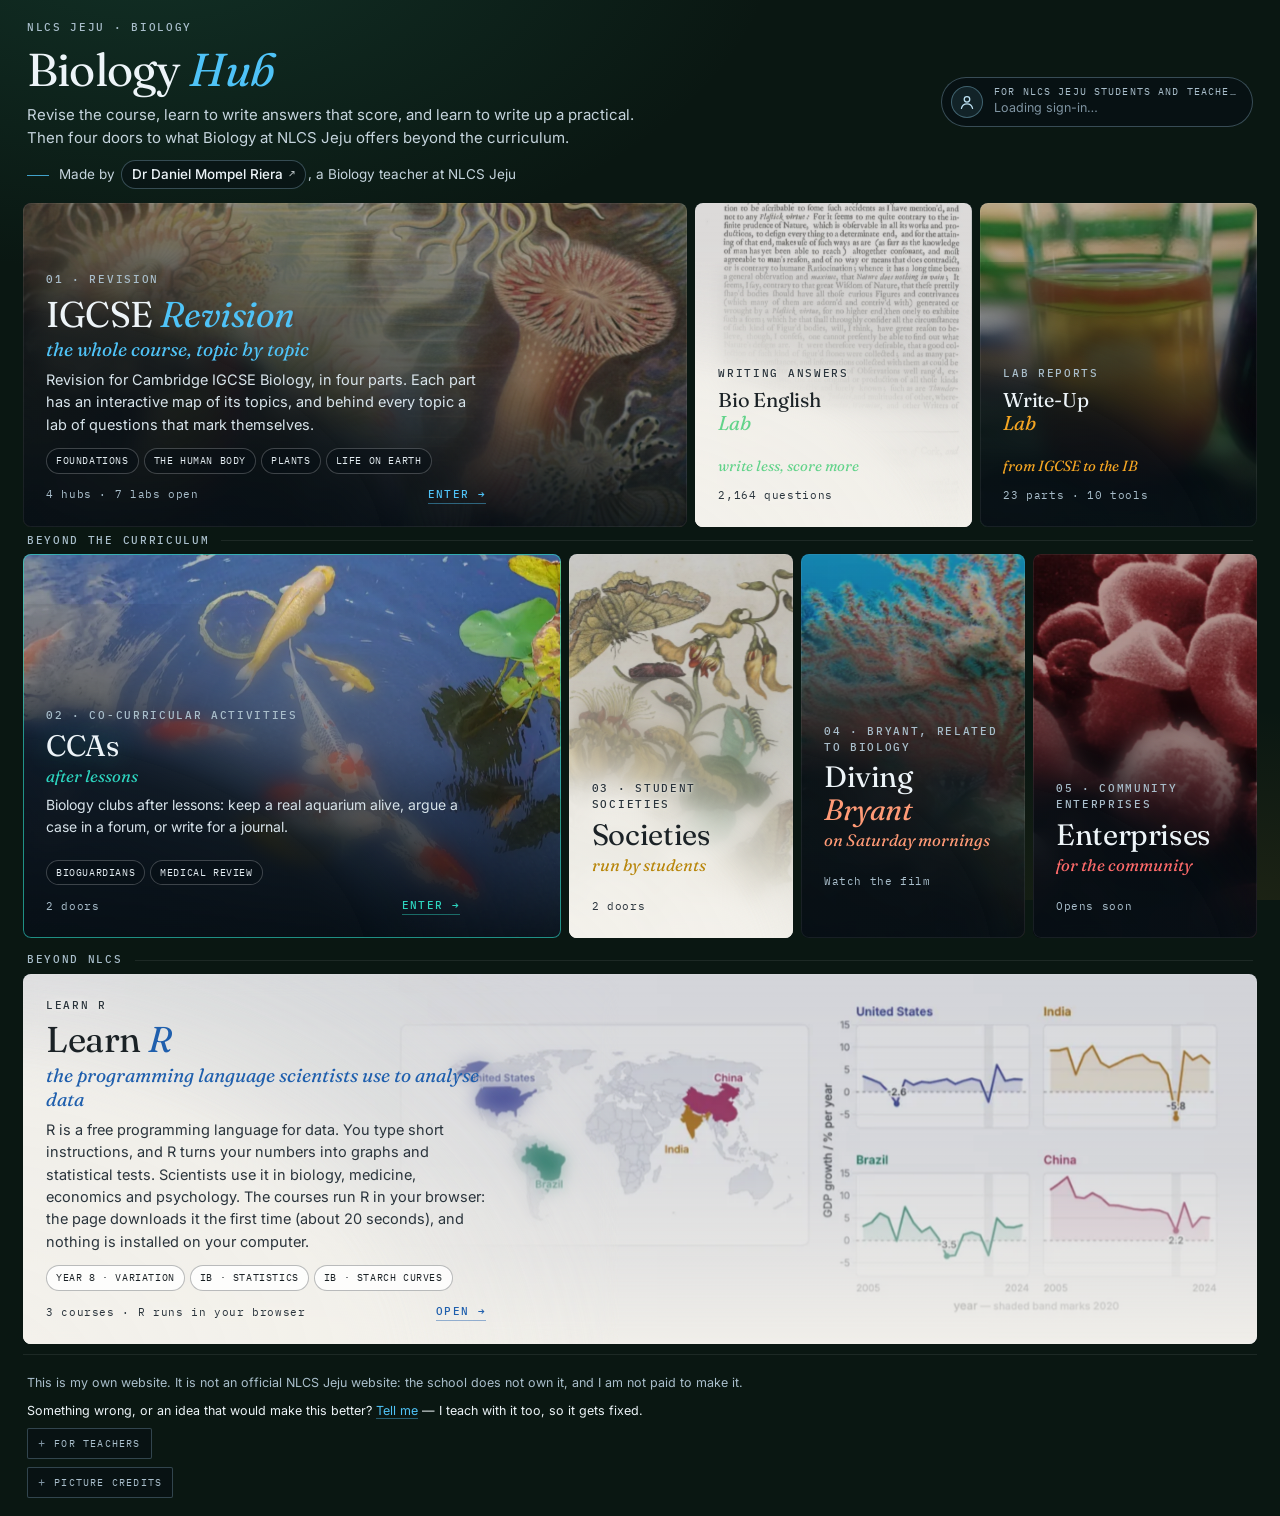
==== index.html @ f77e85b2 "Station list: the Inheritance Lab's two restarted stations. Show the answers: picture questions tick" ====
<!DOCTYPE html>
<html lang="en-GB">
<head>
<meta charset="utf-8">
<meta name="viewport" content="width=device-width,initial-scale=1,viewport-fit=cover">
<title>Biology Hub — IGCSE Biology 0610</title>
<meta name="author" content="Dr Daniel Mompel Riera">
<meta name="copyright" content="Dr Daniel Mompel Riera">
<meta name="theme-color" content="#0A141C">
<meta name="description" content="Interactive revision for Cambridge IGCSE Biology 0610 behind four doors — Foundations, the human body, Plants, Life on Earth. Free, no sign-up, with IB as a layer.">
<meta property="og:type" content="website">
<meta property="og:title" content="Biology Hub — IGCSE Biology 0610">
<meta property="og:description" content="Interactive revision for Cambridge IGCSE Biology 0610 behind four doors — Foundations, the human body, Plants, Life on Earth. Free, no sign-up, with IB as a layer.">
<meta property="og:image" content="https://nlcsbiology.com/biology-hub/preview.jpg">
<meta property="og:image:width" content="1200">
<meta property="og:image:height" content="630">
<meta property="og:image:alt" content="Biology Hub, as it opens">
<meta name="twitter:card" content="summary_large_image">
<link rel="icon" href="data:image/svg+xml,<svg xmlns='http://www.w3.org/2000/svg' viewBox='0 0 32 32'><text y='26' font-size='26'>🧬</text></svg>">
<link rel="preconnect" href="https://fonts.googleapis.com">
<link rel="preconnect" href="https://fonts.gstatic.com" crossorigin>
<link rel="stylesheet" href="https://fonts.googleapis.com/css2?family=Fraunces:ital,opsz,wght@0,9..144,300..600;1,9..144,300..600&family=IBM+Plex+Mono:wght@400;500&family=Inter:wght@400;500&display=swap">
<link rel="stylesheet" href="css/hub.css?v=1795221928">
</head>
<body>

<div class="hub">

  <header class="masthead">
    <div class="masthead__l">
      <a class="crumb" id="crumb" href="#" hidden>Front door</a>
      <span class="eyebrow" id="siteEyebrow">Cambridge IGCSE Biology 0610</span>
      <h1>Biology <em>Hub</em></h1>
      <p class="lede">Four doors, one for each part of the subject. Behind each door is a map you can point at;
         behind the map are the labs, where you practise.</p>
      <p class="maker" id="siteMaker">Made by <strong>Dr Daniel Mompel Riera</strong></p>
    </div>
    <div class="masthead__r">

      <!-- A student's own record. This one stays put on every view, the front door
           included: the year tabs and the IB switch are about the page you are on, and
           are hidden once you leave the revision hub, but this is about you. -->
      <div class="acct" id="acct" hidden>
        <!-- Signed out, Google's own button stands here, so ONE press starts signing in. The
             line above it says who it is for — or, after a try that did not work, why. -->
        <span class="acct__for" id="acctFor" hidden>Students</span>
        <!-- .acct is a column, so anything dropped in beside the cards would land above them.
             This row exists only to put the apps rectangle to the LEFT of whatever the account
             corner is showing — Google's own button when signed out, one of our cards after. -->
        <div class="acct__row">
        <!-- Staff only, and hidden until the sign-in says so. Nothing is protected by this: the
             page and both repositories are public. It is here so a student is not offered a
             seating-plan app they have no use for. -->
        <a class="tools" href="applications.html" hidden>
          <span class="tools__ico" aria-hidden="true"><svg viewBox="0 0 24 24" width="13" height="13"><rect x="3.4" y="3.4" width="7" height="7" rx="1.6" fill="currentColor"/><rect x="13.6" y="3.4" width="7" height="7" rx="1.6" fill="currentColor" opacity=".72"/><rect x="3.4" y="13.6" width="7" height="7" rx="1.6" fill="currentColor" opacity=".72"/><rect x="13.6" y="13.6" width="7" height="7" rx="1.6" fill="currentColor" opacity=".45"/></svg></span>Apps</a>
        <div class="acct__gsi" id="acctGsi" hidden></div>
        <!-- Everything else is one of our two cards. The figure says "an account" before a
             word is read: outlined while nothing is known, filled in once someone is. -->
        <button type="button" class="acct__card" id="acctBtn">
          <span class="acct__ico" aria-hidden="true"><svg viewBox="0 0 24 24" width="18" height="18"><circle cx="12" cy="8.4" r="3.7" fill="none" stroke="currentColor" stroke-width="1.7"/><path d="M4.6 20.4c.9-3.8 3.9-6 7.4-6s6.5 2.2 7.4 6" fill="none" stroke="currentColor" stroke-width="1.7" stroke-linecap="round"/></svg></span>
          <span class="acct__txt">
            <span class="acct__lbl" id="acctBtnLbl">Students</span>
            <span class="acct__act" id="acctBtnAct">Sign in</span>
          </span>
        </button>
        <a class="acct__card acct__card--go" id="acctLink" hidden target="_blank" rel="noopener">
          <span class="acct__ico" aria-hidden="true"><svg viewBox="0 0 24 24" width="18" height="18"><circle cx="12" cy="8.2" r="4.1" fill="currentColor"/><path d="M4.1 21c.8-4.3 4.1-6.8 7.9-6.8s7.1 2.5 7.9 6.8z" fill="currentColor"/></svg></span>
          <span class="acct__txt">
            <span class="acct__lbl" id="acctLinkLbl"></span>
            <span class="acct__act" id="acctLinkAct"></span>
          </span>
        </a>
        <!-- On the front page the "My assessments" door is the way in, so the corner only says
             who is signed in; the link card above is what every other page shows. -->
        <div class="acct__card acct__card--who" id="acctWho" hidden>
          <span class="acct__ico" aria-hidden="true"><svg viewBox="0 0 24 24" width="18" height="18"><circle cx="12" cy="8.2" r="4.1" fill="currentColor"/><path d="M4.1 21c.8-4.3 4.1-6.8 7.9-6.8s7.1 2.5 7.9 6.8z" fill="currentColor"/></svg></span>
          <span class="acct__txt">
            <span class="acct__lbl" id="acctWhoLbl"></span>
            <span class="acct__act" id="acctWhoAct">Signed in</span>
          </span>
        </div>
        </div><!-- /.acct__row -->
        <!-- Once somebody is signed in: sign out (the sign-in lasts, so on a shared computer it must
             be easy to end), and for a teacher the switch between teacher mode and test mode. The
             switch only changes what this page shows; what a teacher may open is decided elsewhere. -->
        <div class="acct__foot" id="acctFoot" hidden>
          <div class="acct__mode" id="acctMode" role="group" aria-label="View the hub as" hidden>
            <button type="button" data-mode="teacher" aria-pressed="true">Teacher</button>
            <button type="button" data-mode="test" aria-pressed="false">Test</button>
          </div>
          <!-- A teacher in test mode: their own reflection cards on or off (18 Oct 2026), remembered on this computer -->
          <button type="button" class="acct__out" id="acctRfl" aria-pressed="true" hidden>Reflection cards: shown</button>
          <button type="button" class="acct__out" id="acctOut">Sign out</button>
        </div>
      </div>

      <div class="masthead__hub" id="mastHub">
        <div class="years" id="years"></div>
        <button type="button" class="ibtg ks3tg" id="ks3Toggle" aria-pressed="false">Key Stage 3</button>
        <button type="button" class="ibtg" id="ibToggle" aria-pressed="false">IB extension</button>
      </div>
    </div>
    <!-- The cards (13 Oct 2026, Daniel: the sign-in corner was "dropping … down instead of keeping it up … as the Biology
         Hub letters", and two cards should stand "one next to the other … and if there's another one then to the bottom of
         the first one"): a row of their own under the heading, the width of the masthead, so the corner stays level with
         the heading; two side by side where two fit. The quiet lines (a teacher's notes, the checking line) run under them. -->
    <div class="masthead__cards" id="mastCards">
      <!-- "Sit a test": shown only to someone seated for a test that opens later or is open now —
           a teacher only in test mode. Filled in by js/hub.js from the labs script, which reads
           the test system's own schedule. Before it opens there is no link: the way in appears
           here when it does. -->
      <section class="sit" id="sit" hidden aria-labelledby="sitName">
        <div class="sit__pic" id="sitPic" aria-hidden="true"><picture><source type="image/webp" srcset="assets/doors/sit-240.webp 240w, assets/doors/sit-480.webp 480w" sizes="(max-width:560px) 84px, 112px"><img src="assets/doors/sit-480.jpg" srcset="assets/doors/sit-240.jpg 240w, assets/doors/sit-480.jpg 480w" sizes="(max-width:560px) 84px, 112px" alt="" width="480" height="480" loading="lazy" decoding="async" draggable="false"></picture></div>
        <div class="sit__txt">
          <span class="sit__eye"><span class="sit__dot" aria-hidden="true"></span><span id="sitEye">Sit a test</span></span>
          <span class="sit__name" id="sitName"></span>
          <span class="sit__when" id="sitWhen"></span>
        </div>
        <a class="sit__go" id="sitGo" hidden>Sit the test <span aria-hidden="true">&rarr;</span></a>
      </section>
      <!-- "New feedback": shown for five days after the teacher releases this person's marked test in the
           test system, and longer while its review is still to write: until the review is handed in, also after its
           due day (18 and 19 Oct 2026, the labs script's _readTestSnapshot_) — a teacher only in test mode. Filled in by js/hub.js from the same answer as the test
           banner. The link goes to the test system's own read-only feedback page. -->
      <section class="sit sit--fb" id="fbk" hidden aria-labelledby="fbkName">
        <div class="sit__txt">
          <span class="sit__eye"><span class="sit__dot" aria-hidden="true"></span><span id="fbkEye">New feedback</span></span>
          <span class="sit__name" id="fbkName"></span>
          <span class="sit__when" id="fbkWhen"></span>
        </div>
        <a class="sit__go" id="fbkGo">See your feedback <span aria-hidden="true">&rarr;</span></a>
      </section>
      <!-- "Your reflection": a reflection the teacher has switched on for the hub, for someone on its Marks tabs, until
           they hand in a complete one — Start, Continue, or a reminder to ask the teacher. Filled in by js/hub.js from
           the same answer as the test banner; a teacher sees it only in test mode. The link opens the reflection form. -->
      <section class="sit sit--rfl" id="rfl" hidden aria-labelledby="rflName">
        <div class="sit__txt">
          <span class="sit__eye"><span class="sit__dot" aria-hidden="true"></span><span id="rflEye">Your reflection</span></span>
          <span class="sit__name" id="rflName"></span>
          <span class="sit__when" id="rflWhen"></span>
        </div>
        <a class="sit__go" id="rflGo" hidden>Start your reflection <span aria-hidden="true">&rarr;</span></a>
      </section>
      <!-- "Model page" (14 Nov 2026): a private model page (today the ecology mini IA's model) open for this pupil now: before
           they start, and while their hours last; gone when their time is over or their teacher closes it. The only way pupils
           are sent there (Daniel). Filled in by js/hub.js from the same answer as the test banner (the labs script's `models`);
           a teacher sees it only in test mode. Opens in this tab. -->
      <section class="sit sit--mdl" id="mdl" hidden aria-labelledby="mdlName">
        <div class="sit__txt">
          <span class="sit__eye"><span class="sit__dot" aria-hidden="true"></span><span id="mdlEye">Open for you</span></span>
          <span class="sit__name" id="mdlName"></span>
          <span class="sit__when" id="mdlWhen"></span>
        </div>
        <a class="sit__go" id="mdlGo" hidden>Open the page <span aria-hidden="true">&rarr;</span></a>
      </section>
      <!-- "Quiz" (10 Nov 2026): a Quiz Hall quiz open now or later for this pupil, in any subject. Filled in by js/hub.js from
           Quiz Hall's own back office (js/local.js quizHall; the school edition only), asked every few seconds so it shows
           soon after the teacher presses Start now. The link appears once the quiz is open. -->
      <section class="sit sit--qz" id="qz" hidden aria-labelledby="qzName">
        <div class="sit__txt">
          <span class="sit__eye"><span class="sit__dot" aria-hidden="true"></span><span id="qzEye">Quiz</span></span>
          <span class="sit__name" id="qzName"></span>
          <span class="sit__when" id="qzWhen"></span>
        </div>
        <a class="sit__go" id="qzGo" hidden><span id="qzGoText">Open Quiz Hall</span> <span aria-hidden="true">&rarr;</span></a>
      </section>

      <!-- A teacher in test mode: why a card does not show, in ONE small box beside the cards (21 Oct 2026, Daniel: the notes
           made "a very, very thick area at the top with almost nothing on the right"). Shown only while a note is (js/hub.js);
           pupils never see it. -->
      <div class="sit-notes" id="sitNotes" hidden>
        <span class="sit-notes__head">Test mode · only you see this</span>
        <p class="sit-note" id="sitNote" hidden></p>
        <p class="sit-note sit-note--rfl" id="rflNote" hidden></p>
      </div>

      <!-- What the hub found, under the cards, for whoever they are for (Daniel, 13 Oct 2026: pupils signed in, saw
           nothing while the check still ran, and thought nothing had happened): "Checking…" while it asks; then when
           it checked, what it found when no card shows, and Check again; or, when Google's sign-in is too old to
           check with, Google's own button. Filled in by js/hub.js; a teacher sees it only in test mode. -->
      <div class="sit-check" id="sitCheck" hidden><span class="sit-check__say" id="sitCheckSay" role="status"></span><button type="button" class="sit-check__again" id="sitCheckAgain" hidden>Check again</button><span class="sit-check__gsi" id="sitCheckGsi" hidden></span></div>
    </div>
  </header>

  <main class="doors doors--entry" id="entryDoors" hidden aria-label="The front door"></main>
  <main class="doors" id="doors" aria-label="The four shelves"></main>

  <section class="beyond" id="beyond" aria-label="Clubs and societies"></section>

  <section class="prog" id="prog" hidden aria-labelledby="progH">
    <div class="band"><span class="eyebrow" id="progH">Your progress</span><span class="count" id="progCount"></span><button type="button" class="syncbtn" id="btnSync" hidden>Sync my work</button></div>
    <div class="prog__grid" id="progGrid"></div>
    <p class="prog__note" id="progNote"></p>
  </section>

  <!-- Key Stage 3 and IB pages: a panel each, in its toggle's colour, shown while that toggle is on (js/hub.js, 25 Oct 2026).
       The IGCSE hubs, labs and sims are reached through their shelves above. -->
  <section class="open" aria-label="Key Stage 3 and IB pages">
    <div class="open__lv open__lv--ks3">
      <h2 class="open__h"><span class="open__dot" aria-hidden="true"></span>Key Stage 3<span class="open__n" id="openCountKS3"></span></h2>
      <ul class="open__list" id="openListKS3"></ul>
    </div>
    <div class="open__lv open__lv--ib">
      <h2 class="open__h"><span class="open__dot" aria-hidden="true"></span>IB extension<span class="open__n" id="openCountIB"></span></h2>
      <ul class="open__list" id="openListIB"></ul>
    </div>
  </section>

  <footer class="foot">
    <!-- Who owns this website, said once (js/local.js `site.owner`). Empty, and so not drawn,
         in an edition that names no school. -->
    <p class="owner" id="siteOwner"></p>
    <p class="byline" id="siteByline">Made by <strong>Dr Daniel Mompel Riera</strong></p>
    <!-- For teachers (js/local.js `teachers`): which lab to send a class to, and how the questions
         are checked. Hidden in an edition without it; the address #teachers opens it. -->
    <details class="credits teach" id="teachers" hidden>
      <summary class="credits__btn" id="teachBtn">For teachers</summary>
      <div class="teach__panel" id="teachPanel"></div>
    </details>
    <details class="credits">
      <summary class="credits__btn">Picture credits</summary>
      <p class="colophon" id="credits"></p>
    </details>
  </footer>

  <noscript>
    <p>This page needs JavaScript to stand the doors up. The apps themselves:
       <a href="https://nlcsbiology.com/foundations-hub/">Foundations Hub</a> ·
       <a href="https://nlcsbiology.com/human-body-hub/">Human Body Hub</a> ·
       <a href="https://nlcsbiology.com/life-on-earth-hub/">Life on Earth Hub</a> ·
       <a href="https://nlcsbiology.com/plants-hub/">Plants Hub</a> ·
       <a href="https://nlcsbiology.com/classification-lab/">Classification Lab</a> ·
       <a href="https://nlcsbiology.com/cells-lab/">Cells Lab</a> ·
       <a href="https://nlcsbiology.com/digestion-lab/">Digestion Lab</a> ·
       <a href="https://nlcsbiology.com/circulation-lab/">Circulation Lab</a> ·
       <a href="https://nlcsbiology.com/immunity-lab/">Immunity Lab</a> ·
       <a href="https://nlcsbiology.com/inheritance-lab/">Inheritance Lab</a> ·
       <a href="https://nlcsbiology.com/plants-lab/">Plants Lab</a> ·
       <a href="https://nlcsbiology.com/protein-enzyme-sim/">Protein &amp; Enzyme Sim</a> ·
       <a href="https://nlcsbiology.com/B11-starch-calibration-curve-pract/">IB Biology practical: starch calibration curve (B1.1)</a> ·
       <a href="https://nlcsbiology.com/B41-rocky-shore-fieldwork-pract/">IB Biology practical: rocky shore fieldwork (B4.1)</a> ·
       <a href="https://nlcsbiology.com/A22-microscopy-skills-pract/">IB Biology practical: microscopy skills (A2.2.2)</a> ·
       <a href="https://nlcsbiology.com/ks3-separating-mixtures-pract/">Y7 Chemistry practical: separating mixtures</a> ·
       <a href="https://nlcsbiology.com/ks3-y7-chemistry-revision/">Y7 Chemistry revision: states of matter, atoms and mixtures</a> ·
       <a href="https://nlcsbiology.com/ks3-y7-cell-organelles/">Y7 Biology practical: cell structures and organelles</a></p>
  </noscript>
</div>

<div class="toast" id="toast" role="status" aria-live="polite"></div>

<!-- Google's sign-in: the account corner, Sync my work, your own door, the test, feedback and
     reflection cards, and teacher mode all wait for it.
     `async defer` means the page never waits for it, and a school network that blocks it
     leaves the rest of the hub exactly as it is — js/hub.js checks before it asks. -->
<script src="https://accounts.google.com/gsi/client?hl=en-GB" async defer></script>

<script src="js/data/labs.js?v=1795221928"></script>
<script src="js/data/syllabus-years.js?v=1795221928"></script>
<script src="js/progress.js?v=1795221928"></script>
<script src="js/signin.js?v=1795221928"></script>
<script src="js/shelves.js?v=1795221928"></script>
<script src="js/local.js?v=1795221928"></script>
<script src="js/hub.js?v=1795221928"></script>
</body>
</html>
---- css/hub.css ----
/* ============================================================
   Biology Hub — the front door
   All specimen, no paper: the page is ink, and the doors carry
   the colour. Point at a door and it opens a little; leave the
   page alone and the doors take turns.
   ============================================================ */
:root{
  --ink-0:#0A141C; --ink-1:#0D1E29; --ink-2:#10222C;
  --paper:#F7F6F2; --chalk:#EDF4F8; --chalk-dim:#A9BECB; --chalk-mute:#7F94A2;
  --text:#1B2226; --text-2:#515D68; --rule:rgba(255,255,255,.08);
  --cyan:#4FC3F7; --amber:#F5A623; --green:#4ADE80; --violet:#B388FF; --teal:#2DD4BF; --blue:#5CC8FF;

  --serif:Fraunces,"Iowan Old Style",Georgia,"Times New Roman",serif;
  --mono:"IBM Plex Mono",ui-monospace,SFMono-Regular,Menlo,monospace;
  --sans:"Inter",system-ui,-apple-system,"Segoe UI",sans-serif;
  --ease:cubic-bezier(.22,.61,.36,1);
  --gutter:clamp(14px,1.8vw,28px);
}
*{box-sizing:border-box}
html{color-scheme:dark}
html,body{height:100%}
body{
  margin:0;font-family:var(--sans);font-size:15px;line-height:1.55;color:var(--chalk);
  -webkit-font-smoothing:antialiased;background:var(--ink-0);
  background-image:
    radial-gradient(60% 50% at 20% -10%, rgba(72,152,182,.16), transparent 70%),
    radial-gradient(40% 40% at 90% 110%, rgba(45,212,191,.08), transparent 70%);
  background-attachment:fixed;
}
h1,h2,h3{margin:0;font-weight:400;line-height:1.12}
p{margin:0}
ul,ol{margin:0;padding:0;list-style:none}
button{font:inherit;color:inherit;background:none;border:0;padding:0;cursor:pointer}
a{color:inherit;text-decoration:none}
:focus-visible{outline:2px solid var(--cyan);outline-offset:3px}
.eyebrow{
  font-family:var(--mono);font-size:10.5px;font-weight:500;letter-spacing:.16em;
  text-transform:uppercase;color:var(--chalk-dim)
}

/* ============ the shell ============ */
.hub{min-height:100dvh;display:flex;flex-direction:column;gap:10px;padding:0 var(--gutter) 10px}

/* ============ masthead ============ */
.masthead{
  display:grid;grid-template-columns:minmax(0,1fr) auto;gap:18px 32px;align-items:end;
  padding:clamp(14px,2.4vh,28px) 4px 4px
}
.masthead h1{font-family:var(--serif);font-size:clamp(32px,3.6vw,50px);letter-spacing:-.018em;margin-top:6px}
.masthead h1 em{font-style:italic;color:var(--cyan)}
.lede{margin-top:8px;max-width:58ch;color:#C5D4DD;font-size:15px}
.masthead__r{display:flex;flex-direction:column;align-items:flex-end;gap:10px;min-width:0}
.masthead__hub{display:flex;flex-direction:column;align-items:flex-end;gap:10px;min-width:0}

/* ---- your record ----
   The one thing up here that is about the reader rather than the page, so it is the one
   thing that stays when the year tabs and the IB switch go. Two lines: who it is for, and
   what pressing it does. It is a button until there is somewhere to go, then a link — the
   `--go` card — because a link that sometimes does not link is a worse thing than two. */
.acct{display:flex;flex-direction:column;align-items:flex-end;gap:6px}
/* The apps rectangle and whatever the account corner is showing, side by side.
   flex-wrap matters: Google's button is a fixed-width iframe, and when there is not room for
   both the rectangle drops to its own line instead of being sat on. */
.acct__row{display:flex;align-items:center;justify-content:flex-end;gap:8px;flex-wrap:wrap;min-width:0}
/* Google's button is an iframe of a fixed pixel width, and it grows without warning when Google
   swaps in the personalised "Sign in as …" variant. As a shrinkable flex item its box was
   squeezed below that width while the iframe kept it, and since the box aligns its content to the
   right the overflow went leftwards, straight over the apps rectangle. Let it keep its width. */
.acct__row .acct__gsi{flex:none;max-width:100%}
.tools{flex:none;display:inline-flex;align-items:center;gap:6px;padding:7px 11px;border-radius:3px;
  border:1px solid rgba(150,190,215,.34);background:rgba(7,15,21,.62);color:var(--chalk-mute);
  font:500 11.5px/1 var(--mono);letter-spacing:.06em;text-transform:uppercase;text-decoration:none;
  transition:color .15s,border-color .15s}
.tools:hover,.tools:focus-visible{color:var(--chalk);border-color:rgba(150,190,215,.7)}
.tools__ico{display:grid;place-items:center;opacity:.85}
/* the figure on the left says "account" before a word is read; the two lines sit centred
   beside it, so the card reads as one control rather than a note with a border round it */
.acct__card{
  display:flex;flex-direction:row;align-items:center;gap:11px;text-align:left;
  min-width:212px;max-width:min(312px,calc(100vw - 36px));padding:8px 14px 8px 9px;   /* 312, not 300: "For NLCS Jeju students and teachers" fits whole — but never wider than a 320 px phone, where it shortens with … instead */
  border:1px solid rgba(150,190,215,.34);border-radius:999px;background:rgba(7,15,21,.62);
  transition:border-color .2s,background .2s,color .2s
}
.acct__ico{
  flex:none;display:grid;place-items:center;width:32px;height:32px;border-radius:50%;
  color:#BFE3F5;background:rgba(120,200,230,.10);box-shadow:inset 0 0 0 1px rgba(150,215,240,.35);
  transition:background .2s,color .2s,box-shadow .2s
}
.acct__ico svg{display:block}
.acct__txt{display:flex;flex-direction:column;gap:2px;min-width:0}
.acct__card:hover:not(:disabled) .acct__ico,.acct__card:focus-visible .acct__ico{
  color:#fff;background:rgba(120,200,230,.2);box-shadow:inset 0 0 0 1px rgba(150,215,240,.7)}
.acct__card--go .acct__ico{color:var(--cyan);background:rgba(120,200,230,.16)}
/* signed out, "Sign in" is the whole point of the control, so it is the loudest word on it */
#acctBtn:not(:disabled) .acct__act{font-size:14px;font-weight:600;color:#fff;letter-spacing:.005em}
#acctBtn:not(:disabled){border-color:rgba(150,215,240,.5)}
/* Where the card stands alone — the front, and each section's page — it is centred against
   the heading beside it, not dropped to the foot of the masthead. On the revision page it
   shares the column with the year tabs and the IB switch, which stay at the foot. */
body[data-view]:not([data-view="revision"]) .masthead__r{align-self:center}
.acct__lbl{
  font-family:var(--mono);font-size:9.5px;letter-spacing:.12em;text-transform:uppercase;
  color:var(--chalk-dim);line-height:1.25;
  /* a roster name can run long, and it is the line under it that has to stay readable */
  max-width:100%;overflow:hidden;text-overflow:ellipsis;white-space:nowrap
}
.acct__act{font-size:12.5px;color:#D7E3EA;line-height:1.35}
.acct__card:hover:not(:disabled),.acct__card:focus-visible{border-color:rgba(150,215,240,.7);background:rgba(120,200,230,.1)}
.acct__card:hover:not(:disabled) .acct__act{color:#fff}
.acct__card:disabled{cursor:default}
/* nothing recorded yet is not a failure, so it is dimmed rather than struck out */
.acct__card:disabled .acct__act{color:var(--chalk-mute)}
.acct__card--go{border-color:rgba(150,215,240,.6);background:rgba(120,200,230,.14)}
.acct__card--go .acct__lbl{color:#BFE3F5}
.acct__card--go .acct__act{color:#fff}
.acct__card--go .acct__act::after{content:" \2192";color:var(--cyan)}
/* signed out: Google's own button, one press, with a line above saying who it is for — or why
   the last try did not work. The button's 40px is held open so the masthead does not jump
   when Google's frame arrives. */
.acct__gsi{display:flex;justify-content:flex-end;min-height:40px}
/* Google's frame is drawn in the light scheme, and the page in the dark one (html, above): a frame whose scheme differs
   from its box's is painted on an opaque white ground, so the button stood in a white box (seen 29 Oct 2026). Both boxes
   that hold Google's button take the frame's own scheme, and the frame shows through again. */
.acct__gsi,.sit-check__gsi{color-scheme:normal}
.acct__for{
  font-family:var(--mono);font-size:9.5px;letter-spacing:.12em;text-transform:uppercase;
  color:var(--chalk-dim);line-height:1.25;text-align:right
}
.acct__for--why{font-family:var(--sans);font-size:12.5px;letter-spacing:0;text-transform:none;color:#FFD08A}
/* Signed in with something recorded, js/hub.js fills both a link card and an identity card.
   On the front page — when this edition has the "My assessments" door — the door is the way in
   and the corner only says who is signed in; everywhere else the corner card is the link. */
.acct__card--who{cursor:default;border-color:rgba(150,215,240,.45);background:rgba(120,200,230,.08)}
.acct__card--who .acct__ico{color:var(--cyan);background:rgba(120,200,230,.16)}
.acct__card--who .acct__lbl{color:#BFE3F5}
.acct__card--who .acct__act{color:#D7E3EA}
body[data-view="entry"][data-mine-door] #acctLink{display:none!important}
body:not([data-view="entry"][data-mine-door]) #acctWho{display:none!important}
/* Under the card once somebody is signed in: a teacher's switch between teacher mode and test
   mode, and sign out. Both are set small, in the labels' own type, so they read as belonging to
   the card rather than as two more controls competing with it. */
.acct__foot{display:flex;align-items:center;justify-content:flex-end;gap:12px;flex-wrap:wrap}
.acct__mode{display:inline-flex;padding:2px;border:1px solid rgba(150,190,215,.34);border-radius:999px;background:rgba(7,15,21,.62)}
.acct__mode button{
  font-family:var(--mono);font-size:9.5px;letter-spacing:.12em;text-transform:uppercase;line-height:1.25;
  color:var(--chalk-dim);padding:4px 11px;border-radius:999px;transition:background .2s,color .2s,box-shadow .2s
}
.acct__mode button[aria-pressed="true"]{color:#fff;background:rgba(120,200,230,.2);box-shadow:inset 0 0 0 1px rgba(150,215,240,.55);cursor:default}
.acct__mode button[aria-pressed="false"]:hover{color:#fff}
.acct__out{
  font-family:var(--mono);font-size:9.5px;letter-spacing:.12em;text-transform:uppercase;line-height:1.25;
  color:var(--chalk-dim);padding:4px 0;border-bottom:1px solid transparent;transition:color .2s,border-color .2s
}
.acct__out:hover{color:#fff;border-bottom-color:rgba(150,215,240,.6)}

.maker{margin-top:10px;font-size:13.5px;color:#C5D4DD}
.maker::before{content:"";display:inline-block;width:22px;height:1px;background:var(--cyan);opacity:.8;vertical-align:middle;margin-right:10px}
.maker strong{font-weight:500;color:var(--chalk)}
/* The name is the way in to who made this, so it has to look pressable rather than like prose.
   A quiet pill: it sits under the lede and must not compete with the doors. The arrow says it
   leaves the site. */
.maker__me{display:inline-flex;align-items:center;gap:6px;padding:3px 10px;margin:0 2px;
  border:1px solid var(--line2,rgba(150,190,215,.32));border-radius:999px;
  background:rgba(7,15,21,.5);color:var(--chalk);text-decoration:none;white-space:nowrap;
  transition:border-color .15s,color .15s,background .15s}
.maker__me:hover,.maker__me:focus-visible{border-color:var(--cyan);color:var(--cyan);
  background:color-mix(in srgb,var(--cyan) 9%,transparent)}
.maker__me:focus-visible{outline:2px solid var(--cyan);outline-offset:2px}
.maker__me strong{font-weight:500;color:inherit}
.maker__me::after{content:"\2197";font:500 10px/1 var(--mono);opacity:.75}

/* ============ the cards' row (13 Oct 2026) ============
   Daniel: the sign-in corner was "dropping … down instead of keeping it up … as the Biology Hub letters" when a card
   showed (it is centred against the heading, and the cards made the heading's column taller), and "if you have two things,
   instead of putting them one after the other … one next to the other … and if there's another one then to the bottom of
   the first one". So the cards are a row of their own, across the whole masthead, under the heading: one column, or two
   where two fit (each card at least 460 px). A teacher's notes and the checking line run under them, the row's width.
   An empty row takes no room. */
.masthead__cards{grid-column:1 / -1;display:grid;grid-template-columns:minmax(0,600px);gap:12px 16px;align-items:start;min-width:0;
  margin-top:-6px}
.masthead__cards:not(:has(> :not([hidden]))){display:none}
.masthead__cards > .sit{margin-top:0;max-width:none}
.masthead__cards > .sit-note,.masthead__cards > .sit-check{grid-column:1 / -1;margin-top:0}
@media (min-width:1080px){ .masthead__cards{grid-template-columns:repeat(2,minmax(0,600px))} }

/* ============ "Sit a test" ============
   Under the credit, and only when there is a test for you: one that opens later ("Opens today at
   09:00" — no link yet), or one open now (a link, and a live dot). Amber, because tests are amber
   everywhere in the estate (the teacher page's Test cards are #F5A623). The picture fades into the
   card on its right edge so the words never sit on it. */
.sit{
  --sit:#F5A623;
  position:relative;display:flex;align-items:stretch;margin-top:14px;max-width:560px;
  border:1px solid rgba(245,166,35,.34);border-radius:14px;overflow:hidden;
  background:linear-gradient(90deg,rgba(245,166,35,.10),rgba(7,15,21,.62) 55%);
  animation:sitIn .45s var(--ease) both
}
.sit[hidden]{display:none}
.sit__pic{
  flex:none;width:112px;position:relative;overflow:hidden;
  background:radial-gradient(120% 90% at 30% 30%,rgba(245,166,35,.35),transparent 60%),linear-gradient(135deg,#2a2112,#0f1419)
}
.sit__pic picture,.sit__pic img{position:absolute;inset:0;width:100%;height:100%;object-fit:cover;display:block}
.sit__pic::after{content:"";position:absolute;inset:0;background:linear-gradient(90deg,transparent 50%,rgba(7,15,21,.6))}
.sit__txt{flex:1 1 auto;min-width:0;display:flex;flex-direction:column;justify-content:center;gap:3px;padding:12px 16px}
.sit__eye{display:inline-flex;align-items:center;gap:8px;font:500 10.5px/1.3 var(--mono);letter-spacing:.16em;text-transform:uppercase;color:var(--sit)}
.sit__dot{display:none;flex:none;width:7px;height:7px;border-radius:50%;background:var(--sit)}
.sit.is-open .sit__dot{display:inline-block;animation:sitPulse 1.8s ease-out infinite}
.sit__name{font:400 20px/1.2 var(--serif);color:var(--chalk);overflow-wrap:anywhere}
.sit__when{font-size:13.5px;color:#C5D4DD}
.sit__go{
  flex:none;align-self:center;margin:0 14px 0 4px;display:inline-flex;align-items:center;justify-content:center;gap:8px;
  font:600 11px/1 var(--mono);letter-spacing:.1em;text-transform:uppercase;text-decoration:none;white-space:nowrap;
  color:#1B1406;background:var(--sit);padding:11px 16px;border-radius:999px;transition:filter .15s
}
.sit__go[hidden]{display:none}
.sit__go:hover{filter:brightness(1.08)}
.sit__go:focus-visible{outline:2px solid var(--sit);outline-offset:3px}
.sit__go span{transition:transform .18s}
.sit__go:hover span{transform:translateX(3px)}
/* a teacher in test mode, when there is nothing to show: say so, quietly, instead of leaving a gap — the notes in ONE small
   box (21 Oct 2026, Daniel: they made "a very, very thick area at the top with almost nothing on the right"). It is a cell of
   the cards' grid, so on a wide screen it sits beside a card, on a narrow one under them. Pupils never see it. */
.sit-notes{display:flex;flex-direction:column;gap:7px;padding:11px 14px 12px;border:1px solid rgba(237,244,248,.14);
  border-radius:14px;background:rgba(7,15,21,.5);animation:sitIn .45s var(--ease) both}
.sit-notes[hidden]{display:none}
.sit-notes__head{font:500 10px/1.3 var(--mono);letter-spacing:.16em;text-transform:uppercase;color:var(--chalk-mute)}
.sit-note{margin:0;font-size:13px;line-height:1.5;color:#C5D4DD;border-left:2px solid rgba(245,166,35,.55);padding:1px 0 1px 10px}
.sit-note[hidden]{display:none}
@keyframes sitIn{from{opacity:0;transform:translateY(4px)}to{opacity:1;transform:none}}
@keyframes sitPulse{0%{box-shadow:0 0 0 0 rgba(245,166,35,.55)}70%{box-shadow:0 0 0 8px rgba(245,166,35,0)}100%{box-shadow:0 0 0 0 rgba(245,166,35,0)}}
@media (max-width:560px){
  .sit{flex-wrap:wrap}
  .sit__pic{width:84px}
  .sit__txt{flex:1 1 calc(100% - 84px);padding:11px 13px}
  .sit__name{font-size:18px}
  .sit__go{flex:1 1 100%;margin:0;border-radius:0;padding:14px}
}
/* "Your feedback" (§feedback-release): the same card, sea-green so it never reads as a test, no picture */
.sit--fb{--sit:#7FD1C1;border-color:rgba(127,209,193,.34);background:linear-gradient(90deg,rgba(127,209,193,.10),rgba(7,15,21,.62) 55%)}
.sit--fb .sit__dot{display:inline-block}
.sit--fb .sit__go{color:#06201B}
@media (max-width:560px){.sit--fb .sit__txt{flex-basis:100%}}
/* "Your reflection" (§hub-card): the same card in the reflections' own orchid — the teacher page's Reflection cards are
   #E879F9 — with no picture. A reminder, with nothing to press (.is-waiting), keeps the colour but loses the dot. */
.sit--rfl{--sit:#E879F9;border-color:rgba(232,121,249,.34);background:linear-gradient(90deg,rgba(232,121,249,.10),rgba(7,15,21,.62) 55%)}
.sit--rfl .sit__dot{display:inline-block}
.sit--rfl.is-waiting .sit__dot{display:none}
.sit--rfl .sit__go{color:#2A0930}
.sit-note--rfl{border-left-color:rgba(232,121,249,.55)}
@media (max-width:560px){.sit--rfl .sit__txt{flex-basis:100%}}
/* "Quiz" (10 Nov 2026): a Quiz Hall quiz, in Quiz Hall's own periwinkle (its --accent, #8EA0F2), no picture; the dot
   pulses only while the quiz is open (.is-open), as the test's */
/* 📘 a model page open for this pupil (14 Nov 2026): leaf green */
.sit--mdl{--sit:#A3D977;border-color:rgba(163,217,119,.34);background:linear-gradient(90deg,rgba(163,217,119,.10),rgba(7,15,21,.62) 55%)}
.sit--mdl .sit__go{color:#13200A}
@media (max-width:560px){.sit--mdl .sit__txt{flex-basis:100%}}
.sit--qz{--sit:#8EA0F2;border-color:rgba(142,160,242,.36);background:linear-gradient(90deg,rgba(142,160,242,.11),rgba(7,15,21,.62) 55%)}
.sit--qz .sit__go{color:#0F161D}
@media (max-width:560px){.sit--qz .sit__txt{flex-basis:100%}}
/* "Checking… · Checked at 09:14" (13 Oct 2026): one quiet line under the cards for whoever they are for, so an empty
   space never reads as a hub that did nothing. Its dot breathes while the hub asks, is green once it has an answer and
   amber when something needs the pupil (a failed check, a sign-in too old to check with). Check again is a small
   outlined pill; Google's own button stands in the line when the sign-in is too old. */
.sit-check{margin-top:12px;max-width:620px;padding-left:16px;text-indent:-16px;
  font:500 11.5px/1.7 var(--mono);letter-spacing:.03em;color:var(--chalk-dim)}
.sit-check[hidden]{display:none}
/* the dot hangs in the margin, so a second line starts under the words, not under the dot */
.sit-check__say::before{content:"";display:inline-block;width:7px;height:7px;margin-right:9px;border-radius:50%;
  vertical-align:1px;background:var(--chalk-mute)}
.sit-check.is-checking .sit-check__say::before{background:var(--cyan);animation:checkBreathe 1.1s ease-in-out infinite alternate}
.sit-check.is-done .sit-check__say::before{background:var(--green)}
.sit-check.is-failed .sit-check__say::before,.sit-check.is-signin .sit-check__say::before{background:var(--amber)}
/* right after the words, like one more of them, and onto the next line only when the line is full */
.sit-check__again{display:inline-block;margin-left:10px;text-indent:0;vertical-align:baseline;white-space:nowrap;
  font:600 10px/1 var(--mono);letter-spacing:.1em;text-transform:uppercase;color:var(--chalk);
  border:1px solid rgba(237,244,248,.3);border-radius:999px;padding:4px 10px;transition:border-color .15s,background-color .15s}
.sit-check__again:hover{border-color:rgba(237,244,248,.6);background-color:rgba(237,244,248,.07)}
.sit-check__again[hidden],.sit-check__gsi[hidden]{display:none}
.sit-check__gsi{display:block;margin-top:8px;text-indent:0;min-height:32px}
@keyframes checkBreathe{from{opacity:.25}to{opacity:1}}
@media (prefers-reduced-motion:reduce){.sit,.sit.is-open .sit__dot,.sit-check.is-checking .sit-check__say::before{animation:none}}

/* your year — three lines, each one thing (Daniel, 28 Sep 2026: "a bit too much information and clunky").
   1. the page's settings: the three years as ONE switch (the same pill as the account's Teacher/Test
      switch), and the IB layer at the end of the row;
   2. the two facts the year decides: when its IGCSE exams are, and their syllabus;
   3. that year's topics, as one run of words rather than a wall of pills.
   The block is left-aligned inside a column of its own width, so its lines share one left edge. */
.years{display:flex;flex-direction:column;align-items:stretch;gap:9px;width:clamp(470px,48vw,620px)}
.yhead{display:flex;align-items:center;flex-wrap:wrap;gap:8px 12px}
.yhead .path__lbl{margin-right:0}
.yhead .ibtg{margin-left:auto}
.ytabs{display:inline-flex;gap:2px;padding:2px;border:1px solid rgba(150,190,215,.34);border-radius:999px;background:rgba(7,15,21,.62)}
.ytab{
  font-family:var(--mono);font-size:10.5px;font-weight:500;letter-spacing:.1em;text-transform:uppercase;color:#C5D4DD;
  padding:6px 14px;border-radius:999px;line-height:1.2;white-space:nowrap;
  transition:background .2s,color .2s,box-shadow .2s
}
.ytab:hover,.ytab:focus-visible{color:#fff;background:rgba(120,200,230,.1)}
.ytab[aria-pressed="true"]{color:#fff;background:rgba(120,200,230,.2);box-shadow:inset 0 0 0 1px rgba(150,215,240,.6)}
.ysyl{margin:0;font-size:13px;line-height:1.45;color:var(--chalk)}
.ysyl__k{font-family:var(--mono);font-size:9.5px;letter-spacing:.14em;text-transform:uppercase;color:var(--chalk-dim)}
.ysyl__sep{color:var(--chalk-mute);margin:0 5px}
/* the topics: words, not boxes. Each is still a button (point at it and its door opens); the pad that
   lights on hover is pulled back by the same 6px, so the first word starts on the block's left edge */
.path{display:flex;flex-wrap:wrap;align-items:baseline;gap:1px 2px;margin-left:-6px}
.path:empty{display:none}
.path__lbl{font-family:var(--mono);font-size:10.5px;letter-spacing:.14em;text-transform:uppercase;color:var(--chalk-dim);margin-right:6px}
.step{
  font-size:12.5px;line-height:1.4;color:#C5D4DD;white-space:nowrap;
  padding:2px 6px;border-radius:4px;transition:background .2s,color .2s
}
.step b{font-family:var(--mono);font-size:10.5px;font-weight:500;color:var(--cyan);margin-right:1px}
.step:hover,.step:focus-visible,.step.is-on{background:rgba(120,200,230,.16);color:#fff}

.ibtg{
  font-family:var(--mono);font-size:10px;letter-spacing:.12em;text-transform:uppercase;color:#A9BECB;
  border:1px solid rgba(150,190,215,.3);border-radius:999px;padding:7px 13px;background:rgba(7,15,21,.6);transition:.18s;
  display:inline-flex;align-items:center;gap:8px;line-height:1.2
}
.ibtg::before{content:"";width:8px;height:8px;border-radius:50%;background:rgba(169,190,203,.45);transition:.18s}
.ibtg:hover,.ibtg:focus-visible{color:#fff;border-color:rgba(150,215,240,.7)}
.ibtg[aria-pressed="true"]{background:rgba(179,136,255,.18);color:#E7DCFF;border-color:rgba(179,136,255,.6)}
.ibtg[aria-pressed="true"]::before{background:var(--violet);box-shadow:0 0 10px var(--violet)}
/* Key Stage 3, just before IB (15 Oct 2026): the same switch in teal */
.yhead .ks3tg + .ibtg{margin-left:0}
.ks3tg[aria-pressed="true"]{background:rgba(61,214,192,.16);color:#D4FBF4;border-color:rgba(61,214,192,.6)}
.ks3tg[aria-pressed="true"]::before{background:#3DD6C0;box-shadow:0 0 10px #3DD6C0}

/* On a laptop the two halves of the revision masthead share one band: the sign-in stands level with the
   top of the heading, and the year block ends level with the credit line (it used to hang above both). */
@media (min-width:901px){
  body[data-view="revision"] .masthead{align-items:stretch}
  body[data-view="revision"] .masthead__hub{margin-top:auto}
}

/* ============ the doors ============ */
.doors{display:flex;gap:8px;flex:1 1 0;min-height:380px}
.door{
  position:relative;display:block;flex:1 1 0;min-width:0;overflow:hidden;border-radius:8px;
  isolation:isolate;color:var(--chalk);background:var(--ink-1);
  transition:flex-grow .75s var(--ease);will-change:flex-grow;cursor:pointer;
  -webkit-tap-highlight-color:transparent
}
.door::after{
  content:"";position:absolute;inset:0;border-radius:inherit;pointer-events:none;z-index:4;
  box-shadow:inset 0 0 0 1px rgba(255,255,255,.07);transition:box-shadow .6s
}
.door.is-on{flex-grow:2.4}
.door.is-year::after{box-shadow:inset 0 0 0 1px rgba(237,244,248,.5),0 0 30px rgba(237,244,248,.1)}
.door.is-on::after{
  box-shadow:inset 0 0 0 1px color-mix(in srgb,var(--accent) 65%,transparent),
             0 0 0 1px color-mix(in srgb,var(--accent) 22%,transparent),
             0 14px 60px color-mix(in srgb,var(--accent) 22%,transparent)
}
.door picture,.door__img,.door__motion{position:absolute;inset:0;width:100%;height:100%;display:block}
.door__img{
  object-fit:cover;object-position:var(--focus,50% 50%);
  transform:scale(1.03);filter:saturate(.82) brightness(.74);
  transition:transform 1.8s var(--ease),filter .8s var(--ease);will-change:transform
}
.door.is-on .door__img{transform:scale(1.1);filter:saturate(1.04) brightness(1)}
.door__veil{
  position:absolute;inset:0;z-index:1;pointer-events:none;
  background:linear-gradient(to top,rgba(7,15,21,.9) 0,rgba(7,15,21,.5) 24%,rgba(7,15,21,.1) 50%,rgba(7,15,21,0) 100%);
  transition:opacity .6s
}
/* The moving part of a banner, drawn live over the printed one (js/hub.js, `motion`).
   It sits below the veil on purpose: the shut door's own words have to keep covering it. */
.door__motion{
  /* overflow MUST stay hidden: preserveAspectRatio="slice" scales the drawing to cover the
     box, and anything visible would then be painted right across the door — over the words */
  pointer-events:none;overflow:hidden;
  -webkit-mask-image:var(--mo-mask,none);mask-image:var(--mo-mask,none)
}
.door--wide.is-on .door__motion{-webkit-mask-image:none;mask-image:none}
/* a light running the length of a line: one sweep is one beat. The path declares its own
   length, so the dash is read in thousandths of it and the beat is the same at every size. */
.mo-trace{
  fill:none;stroke-linecap:round;stroke-linejoin:round;
  stroke-dasharray:92 908;stroke-dashoffset:1000;
  filter:drop-shadow(0 0 7px rgba(237,28,36,.95)) drop-shadow(0 0 18px rgba(237,28,36,.5));
  animation:beat var(--beat,2s) cubic-bezier(.45,0,.5,1) infinite
}
@keyframes beat{to{stroke-dashoffset:0}}
/* an electron on a ring. The ring itself is printed on the banner; only the dot moves. */
.mo-e{animation:spark 2.6s ease-in-out infinite}
@keyframes spark{0%,100%{opacity:.85}50%{opacity:1}}
/* a mark that draws itself (js/hub.js, `motion.draw`). Shut, every line stands finished. Open,
   each line is wound back and drawn again in turn, the discs pop in after the last line, and
   the words fade up last. Every element waits its turn through --wait; `both` keeps a line
   unseen until then and drawn afterwards. */
/* a group of the mark sits small in the band while the door is shut and moves, growing, to its
   open place as the door opens — the same three quarters of a second the door itself takes.
   A group that exists only when open fades in and out. */
.mo-g{transform:translate(var(--sx,0px),var(--sy,0px)) scale(var(--ss,1));transition:transform .75s var(--ease),opacity .45s}
.door.is-on .mo-g{transform:translate(var(--ox,0px),var(--oy,0px)) scale(var(--os,1))}
.mo-g--open{opacity:0}
.door.is-on .mo-g--open{opacity:1}
.mo-draw{stroke-dasharray:1000;stroke-dashoffset:0}
.door.is-on .mo-draw{animation:drawOn var(--t,1.2s) var(--wait,0s) cubic-bezier(.45,0,.2,1) both}
@keyframes drawOn{from{stroke-dashoffset:1000}to{stroke-dashoffset:0}}
.mo-pop{transform-box:fill-box;transform-origin:center}
.door.is-on .mo-pop{animation:popIn .6s var(--wait,0s) cubic-bezier(.34,1.56,.64,1) both}
@keyframes popIn{from{transform:scale(0);opacity:0}to{transform:scale(1);opacity:1}}
.door.is-on .mo-fade{animation:fadeUp .9s var(--wait,0s) ease-out both}
@keyframes fadeUp{from{opacity:0;transform:translateY(6px)}to{opacity:1;transform:none}}

/* a soft light that follows the pointer across the open door */
.door__light{
  position:absolute;inset:0;z-index:2;pointer-events:none;opacity:0;mix-blend-mode:screen;
  background:radial-gradient(360px circle at var(--mx,50%) var(--my,40%),rgba(255,255,255,.16),transparent 62%);
  transition:opacity .6s
}
.door.is-on .door__light{opacity:1}
/* every shelf door: the words carry a feathered, lightly frosted panel of the door's own ground
   (ink here, paper on a light door), so the picture stays visible beside and above them */
.door:not(.door--wide) .door__body{right:auto;max-width:min(100%,54ch)}
.door:not(.door--wide) .door__body::before{
  content:"";position:absolute;z-index:-1;pointer-events:none;left:-70px;right:-110px;top:-80px;bottom:-40px;
  background:radial-gradient(130% 130% at 0% 100%,rgba(7,15,21,.9) 0%,rgba(7,15,21,.82) 46%,rgba(7,15,21,.42) 68%,rgba(7,15,21,0) 100%);
  -webkit-backdrop-filter:blur(9px);backdrop-filter:blur(9px);
  -webkit-mask-image:radial-gradient(130% 130% at 0% 100%,#000 50%,transparent 100%);
          mask-image:radial-gradient(130% 130% at 0% 100%,#000 50%,transparent 100%)
}

.door__body{position:absolute;left:0;right:0;bottom:0;z-index:3;padding:clamp(14px,1.8vw,26px)}
/* The body is pinned to the BOTTOM of the door, so when a door opens and its description unrolls,
   the content grows UPWARDS — and .door is overflow:hidden, so it is the title that gets cut off.
   Bryant needed 330px inside a 275px door and lost 55px off the top, taking its name with it;
   Enterprises only looked right because it happened to fit with 4px to spare.
   Hold the body to the height of its door and let the DESCRIPTION be the part that gives way: a
   clipped last line of prose costs far less than a beheaded heading. Everything else — the number,
   the title, the chips, the footer — keeps its size. */
.doors--row .door__body{max-height:100%;display:flex;flex-direction:column}
.doors--row .door__no,.doors--row .door__title,.doors--row .door__sub,
.doors--row .door__chips,.doors--row .door__foot{flex:none}
/* When the description is the part that gives way it must not end mid-word with a hard edge, which
   reads as broken rather than as "there is more inside". The padding means that when nothing is cut
   the fade falls on empty space and cannot be seen; when something is cut, it lands on the text and
   the last line trails off. The door's own footer — "Who she was", "Enter" — is the way to the rest. */
.doors--row .door__lede{flex:0 1 auto;min-height:0;padding-bottom:10px;
  -webkit-mask-image:linear-gradient(180deg,#000 calc(100% - 16px),transparent 100%);
          mask-image:linear-gradient(180deg,#000 calc(100% - 16px),transparent 100%)}
.door__no{display:block;font-family:var(--mono);font-size:10.5px;font-weight:500;letter-spacing:.16em;text-transform:uppercase;color:var(--chalk-dim)}
.door__title{
  font-family:var(--serif);font-size:clamp(21px,2.1vw,34px);letter-spacing:-.012em;margin-top:6px;
  text-wrap:balance;transition:text-shadow .6s
}
.door__title em{font-style:italic;color:var(--accent)}
.door.is-on .door__title{text-shadow:0 0 28px color-mix(in srgb,var(--accent) 45%,transparent)}
.door__lede{
  max-height:0;opacity:0;overflow:hidden;margin-top:0;max-width:46ch;font-size:14px;color:#D7E3EA;
  transition:max-height .7s var(--ease),opacity .5s .08s,margin-top .5s
}
.door.is-on .door__lede{max-height:160px;opacity:1;margin-top:8px}
.door__chips{
  display:flex;flex-wrap:wrap;gap:5px;max-height:0;opacity:0;overflow:hidden;margin-top:0;
  transition:max-height .7s var(--ease),opacity .5s .14s,margin-top .5s
}
.door.is-on .door__chips{max-height:120px;opacity:1;margin-top:12px}
.chip{
  font-family:var(--mono);font-size:10px;letter-spacing:.06em;text-transform:uppercase;color:#E3ECF1;
  padding:4px 9px;border:1px solid rgba(255,255,255,.22);border-radius:999px;background:rgba(7,15,21,.5);
  -webkit-backdrop-filter:blur(6px);backdrop-filter:blur(6px);white-space:nowrap
}
.chip b{font-weight:500;color:var(--accent);margin-right:5px}
.door__foot{display:flex;align-items:center;flex-wrap:wrap;gap:8px 14px;margin-top:12px}
.door__status{
  font-family:var(--mono);font-size:10px;letter-spacing:.1em;text-transform:uppercase;padding:4px 9px;border-radius:2px;
  color:var(--chalk-dim);border:1px solid rgba(169,190,203,.35)
}
.door__status--live{color:var(--green);border-color:rgba(74,222,128,.5);background:rgba(74,222,128,.12)}
.door__status--build{color:var(--amber);border-color:rgba(245,166,35,.5);background:rgba(245,166,35,.12)}
.door__status--local{color:var(--blue);border-color:rgba(92,200,255,.5);background:rgba(92,200,255,.12)}
.door__detail{font-family:var(--mono);font-size:10.5px;letter-spacing:.06em;color:var(--chalk-dim)}
.door__go{
  margin-left:auto;font-family:var(--mono);font-size:11px;font-weight:500;letter-spacing:.12em;text-transform:uppercase;
  color:var(--accent);border-bottom:1px solid color-mix(in srgb,var(--accent) 45%,transparent);
  opacity:0;transform:translateX(-6px);transition:opacity .5s .1s,transform .5s var(--ease)
}
.door__go::after{content:" →"}
.door.is-on .door__go{opacity:1;transform:none}
.door--closed .door__go{color:var(--chalk-dim);border-bottom-color:rgba(169,190,203,.4)}

/* a light door: the type goes to ink and the veil to paper */
.door--light{color:var(--text)}
.door--light .door__veil{background:linear-gradient(to top,rgba(243,241,235,.9) 0,rgba(243,241,235,.5) 22%,rgba(243,241,235,.1) 48%,rgba(243,241,235,0) 100%)}
/* the light door's panel is paper */
.door--light:not(.door--wide) .door__body::before{
  background:radial-gradient(130% 130% at 0% 100%,rgba(243,241,235,.96) 0%,rgba(243,241,235,.9) 46%,rgba(243,241,235,.5) 68%,rgba(243,241,235,0) 100%)
}
.door--light .door__img{filter:saturate(.92) brightness(.88)}
.door--light.is-on .door__img{filter:saturate(1.02) brightness(1)}
.door--light .door__light{mix-blend-mode:multiply;background:radial-gradient(360px circle at var(--mx,50%) var(--my,40%),color-mix(in srgb,var(--accent) 14%,transparent),transparent 62%)}
.door--light .door__no,.door--light .door__detail{color:#2A343C;text-shadow:0 0 10px rgba(243,241,235,1),0 0 3px rgba(243,241,235,1)}
.door--light .door__lede{color:#2A343C}
.door--light .chip{color:var(--text);border-color:rgba(27,34,38,.3);background:rgba(255,255,255,.82)}
.door--light .door__status{color:#2A343C;border-color:rgba(27,34,38,.45);background:rgba(255,255,255,.6)}
.door--light .door__status--local{color:#0B6A8C;border-color:rgba(11,106,140,.45);background:rgba(11,106,140,.08)}
.door--light.is-on .door__title{text-shadow:0 0 28px rgba(247,246,242,.9)}

/* the wide doors beneath the shelves, in bands — the clubs, then the societies */
.beyond{display:flex;flex-direction:column;gap:8px;flex:1 1 auto;min-height:0}
/* Every one of these shelves sits in the same .hub, which is at least a screen tall, so whatever
   the doors do not use collects as a void above the footer — and each shelf holds a different
   number of doors, so the void was a different size on each. Enterprises looked right only
   because its single door happened to be near the leftover height. Let the doors that are
   showing share the shelf, exactly as the front page's .doors row already does; hidden doors are
   display:none, so they take no part in the share. */
/* flex-basis must be auto, not 0. With a basis of 0 every door took an EQUAL slice of the shelf
   regardless of how much it holds, so on a shorter screen Bryant's biography was given the same
   412px as a two-line banner and lost 40px off the bottom — and .door is overflow:hidden, so it
   vanished silently. Basis auto starts each door at the height its content needs; flex-grow
   shares out what is left over; flex-shrink 0 means a door is never squeezed below its content.
   If the shelf genuinely does not fit, the page scrolls, which is the honest outcome. */
.beyond>.door{flex:1 0 auto}
.beyond:empty{display:none}   /* the open edition has no doors of its own */
.beyond .band{margin-top:10px}
.beyond .band:first-child{margin-top:2px}
/* idle: a short door, the banner running underneath the words at full width.
   open: the door grows and the banner slides right into a box of exactly its own shape —
   --bw is that box's width, the open height × the banner's 1800/628 — so it sits whole, just
   past the words. Both states crop with cover, so the slide is one smooth motion. */
.door--wide{
  /* --bw is the width the open banner takes; the words get what is left, so it rises with the
     screen and a 1440 laptop still keeps enough room for them. The height simply follows the
     banner's own shape: --ar is its width ÷ its height, set per door by js/hub.js from the
     register's `plate`, because a banner drawn short (Medical Review) must not be given the
     tall box a banner drawn deep (BioGuardians) needs.
     Below 1236px wide the banner no longer stops at 704px: it keeps the share of the door it has
     there, 59.1% (the door is the screen less two gutters). A fixed 704px left the words all the
     width the screen lost, 155px of it at 901, and a lit door on an iPad (1024) lost its eyebrow,
     its title and the start of its paragraph off the top (27 Sep 2026). From 1236 up, nothing moved. */
  --ar:2.9316;
  --minh:320px;                              /* the least an open door is; its words may ask for more */
  --bw:clamp(min(calc((100vw - 2 * var(--gutter)) * .591),704px),min(calc(99.7vw - 528px),calc(42dvh * var(--ar))),1642px);
  --fit:calc(var(--bw) / var(--ar));         /* the height that shows the banner whole */
  --bh:var(--fit);
  /* the banner's own ground, as channels so a gradient can fade it to nothing without
     drifting through grey. js/hub.js sets it per door from the register's `ground`. */
  --ground-rgb:247 235 213;
  flex:none;height:clamp(120px,9.5vw,190px);cursor:pointer;background:rgb(var(--ground-rgb));
  transition:height .75s var(--ease)
}
/* open, the door is as tall as the words need or the banner needs, whichever is more
   (the words' part is the min-content rule below) */
/* a banner drawn to be cut at its ends fills the open door's height and loses its sides, but
   never so much of them that the cut reaches its mark: the box stays at least 2.1 times as wide
   as it is tall. The Medical Review wordmark keeps to x 760-1319 of its 1800x420 plate, and a
   2.1 box shows 459-1341. It only bites below 1236px; wider, the box is 704px or more and 320
   tall, exactly as before. */
.door--bleed{--bh:max(var(--fit),min(var(--minh),calc(var(--bw) / 2.1)))}
.door--wide.is-on{height:max(var(--bh),var(--minh))}
.door--wide picture,.door--wide .door__motion{left:auto;right:0;top:50%;bottom:auto;transform:translateY(-50%);height:100%;width:100%;transition:width .75s var(--ease),height .75s var(--ease)}
.door--wide.is-on picture,.door--wide.is-on .door__motion{width:var(--bw);height:var(--bh)}
.door--wide .door__img,.door--wide.is-on .door__img{object-fit:cover;object-position:50% 50%;transform:none;filter:none}
.door--wide .door__body{right:auto;max-width:min(60%,700px)}
.door--wide.is-on .door__body{max-width:calc(100% - var(--bw) - 10px)}
.door--wide .door__lede{font-size:13px;line-height:1.5;max-width:none}
.door--wide .door__veil{background:linear-gradient(to right,rgb(var(--ground-rgb)) 0,rgb(var(--ground-rgb)) 24%,rgb(var(--ground-rgb)/.55) 33%,rgb(var(--ground-rgb)/0) 42%)}
.door--wide.is-on .door__veil{background:none}
.door--wide .door__title{font-size:clamp(19px,1.7vw,27px)}
/* A wide door's words used to be pinned to its bottom (position:absolute), so words taller than
   the door climbed out of its TOP, and the door is overflow:hidden: the eyebrow and the title went
   first. So the words stand in the flow at the door's foot instead, and the door is never shorter
   than they are. While they fit, its height is exactly what it was; when they need more (a narrow
   window, zoom, a longer blurb, a translated page), it grows. The hero does the same. Phones
   already stack their words in the flow, so this is for the wide screen only. */
@media (min-width:901px){
  .door--wide{display:flex;flex-direction:column;justify-content:flex-end;min-height:min-content}
  .door--wide .door__body{position:relative;left:auto;right:auto;bottom:auto}
}

.band{display:flex;align-items:center;gap:12px;padding:6px 4px 0}
.band::after{content:"";flex:1;height:1px;background:var(--rule)}
.band .count{font-family:var(--mono);font-size:10.5px;letter-spacing:.1em;color:var(--chalk-mute)}

/* ============ your progress ============ */
.prog{padding-top:14px}
.prog[hidden]{display:none}
.syncbtn{
  font-family:var(--mono);font-size:10px;letter-spacing:.12em;text-transform:uppercase;color:#A9BECB;
  border:1px solid rgba(150,190,215,.3);border-radius:2px;padding:5px 11px;background:rgba(7,15,21,.6);
  transition:.18s;flex:none
}
.syncbtn:hover:not(:disabled){background:rgba(120,200,230,.16);color:#DCEAF2;border-color:rgba(150,215,240,.6)}
.syncbtn:disabled{opacity:.55;cursor:default}
.prog__grid{display:grid;grid-template-columns:repeat(auto-fit,minmax(260px,1fr));gap:10px 18px;margin-top:12px}
.pshelf{border:1px solid var(--rule);border-radius:5px;padding:12px 14px 10px;background:rgba(255,255,255,.03)}
.pshelf__top{display:flex;align-items:baseline;justify-content:space-between;gap:10px}
.pshelf__name{font-family:var(--serif);font-size:16px;color:var(--chalk)}
.pshelf__n{font-family:var(--mono);font-size:15px;font-weight:500;letter-spacing:.02em;color:var(--acc)}
.pshelf__of{margin-top:7px;font-size:11.5px;color:var(--chalk-mute);line-height:1.4}
.plab__n small{font-family:var(--mono);font-size:9.5px;color:var(--chalk-mute)}
.pbar{display:block;height:5px;border-radius:999px;background:rgba(255,255,255,.09);overflow:hidden;margin-top:8px}
.pbar__fill{display:block;height:100%;border-radius:999px;transition:width .8s var(--ease)}
.plabs{margin-top:9px;display:flex;flex-direction:column;gap:1px}
.plab{display:flex;align-items:center;gap:8px}
.plab a{display:flex;align-items:baseline;justify-content:space-between;gap:10px;flex:1;min-width:0;
        padding:4px 6px;border-radius:3px;transition:background .18s}
.plab a:hover{background:rgba(255,255,255,.06)}
.plab__name{font-size:13px;color:#D7E3EA;white-space:nowrap;overflow:hidden;text-overflow:ellipsis}
.plab__n{font-family:var(--mono);font-size:10.5px;color:var(--chalk-dim);white-space:nowrap}
.plab--cold .plab__name,.plab--cold .plab__n{color:var(--chalk-mute)}
.plab__in{font-family:var(--mono);font-size:9px;letter-spacing:.1em;text-transform:uppercase;color:var(--green);
          border:1px solid rgba(74,222,128,.4);border-radius:2px;padding:1px 5px;flex:none}
.prog__note{margin-top:12px;font-size:12.5px;line-height:1.6;color:var(--chalk-dim);max-width:78ch}
.prog__note b{font-weight:500;color:#D7E3EA}
/* the same figure on the door it belongs to */
.door__prog{display:flex;align-items:center;gap:7px;min-width:82px}
.door__prog .pbar{margin-top:0;width:56px;flex:none;background:rgba(255,255,255,.22)}
.door__prog span{font-family:var(--mono);font-size:10px;letter-spacing:.04em;color:var(--chalk-dim)}
.door--light .door__prog span{color:#3B4650}
.door--light .door__prog .pbar{background:rgba(27,34,38,.18)}

/* ============ Key Stage 3 and IB pages (25 Oct 2026) ============
   A panel per layer, in its toggle's colour (.ks3tg teal, .ibtg violet), shown while that toggle is on; with both on,
   side by side. The IGCSE labs are not listed here: their shelves lead to them. */
.open{display:none;padding-top:18px;gap:14px;grid-template-columns:repeat(auto-fit,minmax(min(100%,420px),1fr));align-items:start}
body.ks3 .open:not([hidden]),body.ib .open:not([hidden]){display:grid}
.open__lv{
  display:none;--lv:#3DD6C0;--lv-bg:rgba(61,214,192,.06);
  border:1px solid var(--rule);border-top:2px solid var(--lv);border-radius:6px;padding:14px;
  background:linear-gradient(180deg,var(--lv-bg),rgba(255,255,255,.012) 70%)
}
.open__lv--ib{--lv:var(--violet);--lv-bg:rgba(179,136,255,.075)}
body.ks3 .open__lv--ks3,body.ib .open__lv--ib{display:block}
.open__h{display:flex;align-items:center;gap:10px;margin:0 2px 12px;font-family:var(--serif);font-weight:400;font-size:21px;line-height:1.2;color:var(--chalk)}
.open__dot{flex:none;width:9px;height:9px;border-radius:50%;background:var(--lv);box-shadow:0 0 10px var(--lv)}
.open__n{margin-left:auto;font-family:var(--mono);font-size:10.5px;letter-spacing:.12em;text-transform:uppercase;color:var(--chalk-dim)}
.open__list{display:flex;flex-direction:column;gap:8px;margin:0;padding:0;list-style:none}
.open__lv .kind{min-width:88px;text-align:center}   /* the titles line up */
@media (max-width:560px){   /* a phone: the badge above the title, so the title has the whole width */
  .open__lv{padding:12px 10px}
  .open__lv .open__link{flex-direction:column;align-items:flex-start;gap:6px;position:relative;padding-right:34px}
  .open__lv .kind{min-width:0}
  .open__lv .open__go{position:absolute;right:12px;top:50%;margin-top:-.6em}
}
.ib-note{display:none;color:var(--violet)}
body.ib .ib-note{display:inline}
.open__link{
  display:flex;align-items:center;gap:12px;padding:12px 14px;border-radius:5px;height:100%;
  border:1px solid var(--rule);background:rgba(7,15,21,.35);transition:border-color .2s,background .2s,transform .2s
}
.open__link:hover,.open__link:focus-visible{border-color:var(--lv);background:rgba(255,255,255,.05);transform:translateY(-1px)}
.kind{
  flex:none;font-family:var(--mono);font-size:9.5px;font-weight:500;letter-spacing:.14em;text-transform:uppercase;
  padding:4px 7px;border-radius:2px;color:#08121A;background:var(--chalk-dim)
}
.kind--hub{background:var(--cyan)} .kind--lab{background:var(--amber)} .kind--sim{background:var(--violet)} .kind--practical{background:var(--green)} .kind--revision{background:var(--green)}
.open__txt{min-width:0;display:flex;flex-direction:column;gap:2px}
.open__title{font-family:var(--serif);font-size:17px;color:var(--chalk)}
.open__sub{font-size:12.5px;color:var(--chalk-dim)}
.open__go{margin-left:auto;font-family:var(--mono);color:var(--chalk-mute);transition:color .2s,transform .2s}
.open__link:hover .open__go{color:var(--chalk);transform:translateX(3px)}

/* ============ foot ============ */
.foot{margin-top:auto;padding:18px 4px 8px;border-top:1px solid var(--rule);display:flex;flex-direction:column;gap:8px}
.byline{font-size:12.5px;color:var(--chalk)}
.byline strong{font-weight:500}
.byline a{color:var(--cyan);border-bottom:1px solid rgba(79,195,247,.4)}
/* the credits are owed, not read: one small button, and the list only when it is pressed */
.credits{font-size:0}
.credits__btn{
  display:inline-flex;align-items:center;gap:8px;cursor:pointer;list-style:none;width:max-content;
  font-family:var(--mono);font-size:10px;letter-spacing:.12em;text-transform:uppercase;color:#A9BECB;
  border:1px solid rgba(150,190,215,.3);border-radius:2px;padding:5px 10px;background:rgba(7,15,21,.6);transition:.18s
}
.credits__btn::-webkit-details-marker{display:none}
.credits__btn::before{content:"+";font-size:12px;color:var(--chalk-mute)}
.credits[open] .credits__btn::before{content:"\2013"}
.credits__btn:hover,.credits[open] .credits__btn{background:rgba(120,200,230,.16);color:#DCEAF2;border-color:rgba(150,215,240,.6)}
.credits .colophon{margin-top:10px}
.colophon{font-family:var(--mono);font-size:9px;letter-spacing:.04em;line-height:1.9;color:var(--chalk-mute)}
.colophon b{font-weight:500;color:var(--chalk-dim)}
.colophon a{color:var(--chalk-dim);border-bottom:1px solid rgba(169,190,203,.35)}
.colophon a:hover{color:var(--chalk)}
.cr{white-space:nowrap}
/* who owns the site (js/local.js `site.owner`): plain words above the contact line, nothing in an edition without it */
.owner{font-size:12.5px;line-height:1.6;color:var(--chalk-dim)}
.owner:empty{display:none}
/* For teachers (5 Nov 2026): the credits' small button; open, a panel in the hub's cyan */
.teach__panel{
  margin-top:10px;font-size:13.5px;line-height:1.6;color:var(--chalk);
  border:1px solid var(--rule);border-top:2px solid var(--cyan);border-radius:6px;padding:16px;
  background:linear-gradient(180deg,rgba(79,195,247,.06),rgba(255,255,255,.012) 70%)
}
.teach__h{margin:0 0 6px;font-family:var(--serif);font-weight:400;font-size:21px;line-height:1.25;color:var(--chalk)}
.teach__p{margin:0 0 12px;color:var(--chalk-dim)}
.teach__list{display:flex;flex-direction:column;gap:6px;margin:0 0 18px;padding:0;list-style:none}
.teach__row{display:flex;align-items:center;gap:10px}
.teach__lab{   /* the topic over the lab's name, its size on the right */
  flex:1;min-width:0;display:grid;grid-template-columns:minmax(0,1fr) auto;align-items:center;gap:2px 14px;
  padding:9px 14px;border-radius:5px;border:1px solid var(--rule);background:rgba(7,15,21,.35);transition:border-color .2s,background .2s
}
.teach__topic{grid-column:1}
.teach__name{grid-column:1}
.teach__size{grid-column:2;grid-row:1 / span 2}
.teach__lab:hover,.teach__lab:focus-visible{border-color:var(--cyan);background:rgba(255,255,255,.05)}
.teach__topic{font-family:var(--mono);font-size:11px;letter-spacing:.04em;color:var(--chalk-dim)}
.teach__name{font-family:var(--serif);font-size:17px;color:var(--chalk)}
.teach__size{font-size:12.5px;color:var(--chalk-dim);white-space:nowrap}
.teach__copy{
  flex:none;min-height:40px;padding:0 14px;border:0;border-radius:5px;cursor:pointer;
  font:500 12.5px/1 var(--sans);color:#08121A;background:var(--cyan);transition:filter .18s
}
.teach__copy:hover{filter:brightness(1.12)}
.teach__copy:focus-visible{outline:2px solid var(--chalk);outline-offset:2px}
.teach__h3{margin:0 0 6px;font-family:var(--serif);font-weight:400;font-size:17px;color:var(--chalk)}
.teach__checks{margin:0;padding-left:1.2em;list-style:disc;color:var(--chalk-dim)}
.teach__checks li{margin:4px 0}
.teach__checks li::marker{color:var(--cyan)}
.teach__checks a{color:var(--cyan);border-bottom:1px solid rgba(79,195,247,.4)}
@media (max-width:560px){   /* a phone: topic, name and size one under another */
  .teach__panel{padding:12px 10px}
  .teach__lab{grid-template-columns:minmax(0,1fr);padding:10px 12px}
  .teach__size{grid-column:1;grid-row:auto}
  .teach__copy{padding:0 10px}
}

.toast{
  position:fixed;left:50%;bottom:26px;transform:translate(-50%,12px);z-index:30;max-width:min(92vw,520px);
  background:#F7F6F2;color:var(--text);padding:11px 18px;border-radius:3px;font-size:13.5px;line-height:1.45;
  box-shadow:0 10px 40px rgba(0,0,0,.45);opacity:0;pointer-events:none;transition:opacity .22s,transform .22s
}
.toast.on{opacity:1;transform:translate(-50%,0)}
noscript p{padding:20px}

/* ============ narrow: the doors stack, and stay open ============ */
@media (max-width:900px){
  .hub{gap:12px;padding-bottom:16px}
  .masthead{grid-template-columns:1fr;align-items:start;gap:12px;padding-top:16px}
  .masthead__r,.masthead__hub{align-items:flex-start}
  .acct,.acct__gsi,.acct__foot{align-items:flex-start;justify-content:flex-start}
  .acct__foot{align-items:center}
  .acct__for{text-align:left}
  .acct__card{min-width:0;max-width:calc(100vw - 36px);width:100%}
  /* the row keeps the rectangle beside the card on a phone too; the card shrinks to share */
  .acct__row{width:100%;justify-content:flex-start}
  .years{width:100%}
  .yhead .ibtg{margin-left:0}
  .doors{flex-direction:column;flex:none;min-height:0;gap:10px}
  .door{flex:none;height:auto;min-height:0;transition:none}
  /* on a phone a door is as tall as its own content; sharing a screen-height shelf between
     them would squash two banners into strips */
  .beyond{flex:none}
  .beyond>.door{flex:none;min-height:0}
  .door__body{position:relative;padding-top:clamp(120px,32vw,170px)}
  .chip{font-size:9px;padding:3px 7px}
  .door.is-on{flex-grow:1}
  .door__img,.door.is-on .door__img{transform:none;filter:saturate(1) brightness(.9)}
  .door--light .door__img{filter:none}
  .door__veil{background:linear-gradient(to top,rgba(7,15,21,.96) 0,rgba(7,15,21,.7) 40%,rgba(7,15,21,.2) 72%,rgba(7,15,21,0) 100%)}
  .door--light .door__veil{background:linear-gradient(to top,rgba(243,241,235,1) 0,rgba(243,241,235,.95) 42%,rgba(243,241,235,.35) 72%,rgba(243,241,235,0) 100%)}
  .door:not(.door--wide) .door__body{max-width:none}
  .door:not(.door--wide) .door__body::before{display:none}
  .door__lede,.door__chips{max-height:none;opacity:1}
  .door__lede{margin-top:6px} .door__chips{margin-top:10px}
  .door__go{opacity:1;transform:none}
  .door__light{display:none}
  .door__title{font-size:clamp(22px,6vw,30px)}
  .door--wide,.door--wide.is-on{height:auto}
  .door--wide .door__body{padding-top:max(110px,calc((100vw - 2 * var(--gutter)) / var(--ar) + 6px))}
  .door--wide picture,.door--wide.is-on picture{left:0;right:0;top:0;transform:none;width:100%;height:100%;transition:none}
  .door--wide .door__img,.door--wide.is-on .door__img{object-fit:contain}
  /* the moving part is refitted by js to sit on the whole plate the way the picture does
     (contain, top-aligned), so the pulse and the electrons run here too. The door's words are
     under the plate now, not over it, so nothing is masked. A drawn mark stands finished in its
     open arrangement: there is no hover to open it with, and a tap goes straight through. */
  .door--wide .door__motion,.door--wide.is-on .door__motion{left:0;right:0;top:0;transform:none;width:100%;height:100%;transition:none;-webkit-mask-image:none;mask-image:none}
  .mo-g,.door.is-on .mo-g{transform:translate(var(--ox,0px),var(--oy,0px)) scale(var(--os,1));transition:none}
  .mo-g--open,.door.is-on .mo-g--open{opacity:1}
  .door.is-on .mo-draw,.door.is-on .mo-pop,.door.is-on .mo-fade{animation:none}
  .door--wide .door__body,.door--wide.is-on .door__body{max-width:none}
  .door--wide .door__img,.door--wide.is-on .door__img{object-position:50% 0}
  .door--wide .door__body{right:0;max-width:none}
  .door--wide .door__veil{background:linear-gradient(to top,rgb(var(--ground-rgb)) 0,rgb(var(--ground-rgb)) 40%,rgb(var(--ground-rgb)/0) 62%)}
  .cr{white-space:normal}
}
@media (prefers-reduced-motion:reduce){
  *,*::before,*::after{animation:none!important;transition:none!important}
  .door__motion:not(.door__motion--still){display:none}   /* a drawn mark simply stands finished */
  .door__img,.door.is-on .door__img{transform:none}
}

/* ============ the front of the building ============
   A school's own edition may stand a page of doors in front of the hub (js/local.js, `entry`).
   This is that page: one wide door across the top for revision, the rest in a row beneath.
   The ground shifts from the hub's blue-black to a deeper green, so it reads as the front of
   the building and not as another shelf. The open edition never sets data-view="entry". */
[hidden]{display:none!important}
body[data-view="entry"]{
  background-color:#0A1712;
  background-image:
    radial-gradient(70% 55% at 12% -8%, rgba(46,140,110,.22), transparent 70%),
    radial-gradient(42% 42% at 96% 108%, rgba(217,154,43,.12), transparent 70%)
}
.crumb{
  /* the way back to the Biology Hub, a button as on every other site (18 Nov 2026, Daniel: "so hard to actually discern as a
     button … make it so much more obvious how to return to the biology hub") */
  display:flex;width:max-content;align-items:center;gap:7px;min-height:34px;margin-bottom:14px;padding:0 16px 0 13px;
  font:650 14px/1 var(--sans);letter-spacing:0;text-transform:none;color:var(--ink-0);background:var(--cyan);border-radius:999px;
  box-shadow:0 1px 2px rgba(0,0,0,.3);transition:background .18s
}
.crumb::before{content:"\2190";font-size:15px;color:inherit}
.crumb:hover,.crumb:focus-visible{color:var(--ink-0);background:var(--blue)}
/* the hub's own controls only make sense in the hub — but the record card beside them is
   about the reader, not the page, so it is the inner wrapper that goes and not the column */
body[data-view="entry"] .masthead__hub,body[data-view="ccas"] .masthead__hub,
body:not([data-view="revision"])[data-view] .masthead__hub{display:none}
/* with the controls gone and no card standing in for them, the column has nothing left in
   it and the masthead should close up rather than hold a gap open for it */
body:not([data-view="revision"])[data-view]:not([data-acct]) .masthead{grid-template-columns:minmax(0,1fr)}

.doors--entry{flex:1 0 auto;flex-direction:column;gap:8px;min-height:0}
/* 250 was not enough for a door that is OPEN. Measured with each door open in turn: the bodies
   want up to 378px even at their narrowest, so at 250 the description was squeezed to two lines
   and you could not read what the door was actually offering. The number below is measured, not
   guessed: it is the tallest card's content at the narrowest width a door is ever drawn, plus a
   little air. The row still grows into any space left over. */
.doors--row{display:flex;gap:8px;flex:1 1 0;min-height:384px}
/* the hero: full width, and its words always out, since this is the first thing anyone reads.
   Its words are in the flow, not pinned to the bottom, so a long paragraph makes the door
   taller instead of climbing out of the top of it; the picture sits behind at whatever height
   that is. Kept to about a third of a laptop screen otherwise, so the four doors beneath show
   their titles without a scroll; they take whatever height is left. */
.door--hero{flex:none;display:flex;flex-direction:column;justify-content:flex-end;height:auto;min-height:clamp(280px,36vh,460px)}
.door--hero .door__body{position:relative;left:auto;right:auto;bottom:auto}
body[data-view="entry"] .masthead{padding-top:clamp(10px,1.6vh,20px)}
body[data-view="entry"] .lede{max-width:70ch}
.door--hero .door__body{max-width:min(100%,66ch)}
.door--hero .door__title{font-size:clamp(26px,2.8vw,44px)}
.door--hero .door__lede,.door--hero.is-on .door__lede{max-height:none;opacity:1;margin-top:8px;font-size:14.5px;max-width:64ch}
.door--hero .door__chips,.door--hero.is-on .door__chips{max-height:none;opacity:1;margin-top:12px}
.door--hero .door__go,.door--hero.is-on .door__go{opacity:1;transform:none}
.door--hero .door__img{transform:scale(1.02)}
.door--hero.is-on .door__img{transform:scale(1.06)}
/* an entry tile: the name of the section is the big word, and under it, in the accent, what
   the section is — always out, since these four are what a student is choosing between */
.door--entry:not(.door--hero) .door__title{font-size:clamp(24px,2.3vw,38px)}
.door__sub{font-family:var(--serif);font-style:italic;font-size:clamp(15px,1.3vw,21px);line-height:1.25;color:var(--accent);margin-top:3px}
.door--hero .door__sub{font-size:clamp(17px,1.5vw,24px)}
.band--entry{padding-top:2px;margin-top:-2px}
/* the front row: the hero at half the width, and beside it the doors to the other ways to learn
   — Bio English Lab, Write-Up Lab, and (signed in) the student's own assessments. The hero keeps
   its share when one of the small doors is lit: the row beneath moves, the front row breathes. */
.doors--top{flex:none;min-height:0}
.doors--top>.door--hero{flex:2.4 1 0;min-width:0}   /* a little under half: the small doors' subtitles fit on one line */
.doors--top>.door--top,.doors--top>.door--mine{flex:1 1 0;min-width:0}
/* The three small front-row doors line up whatever wraps: each block of words reserves the same
   space (a two-line title, a two-line subtitle, a one-line eyebrow and foot) and sits at the
   bottom of it, so the eyebrows start on one line across the row as the four beneath do. */
.nb{white-space:nowrap}
@media (min-width:901px){
  /* the eyebrow, title and subtitle keep the door's resting width (set by js/hub.js) while the door
     widens, so they never re-wrap under the pointer; the blurb may use the full lit width, and is
     capped at three lines so the block never outgrows the door and clips the title */
  .doors--top>.door--top .door__no,.doors--top>.door--top .door__title,.doors--top>.door--top .door__sub,
  .doors--top>.door--mine .door__no,.doors--top>.door--mine .door__title,.doors--top>.door--mine .door__sub{max-width:calc(var(--rest-w,200vw) - 2 * clamp(14px,1.8vw,26px))}
  .doors--top>.door--top.is-on .door__lede,.doors--top>.door--mine.is-on .door__lede{display:-webkit-box;-webkit-box-orient:vertical;-webkit-line-clamp:3;overflow:hidden;max-height:4.6em}
  .doors--top>.door--top .door__no,.doors--top>.door--mine .door__no{white-space:nowrap}
  .doors--top>.door--top .door__title,.doors--top>.door--mine .door__title{font-size:clamp(20px,1.55vw,30px);min-height:2.35em;display:grid;align-content:end}
  .doors--top>.door--top .door__sub,.doors--top>.door--mine .door__sub{font-size:clamp(14px,1.15vw,19px);min-height:2.6em;display:grid;align-content:end}
  /* the foot is ONE line whatever the width: the detail gives way (…) before the link is pushed to a
     second line, which is what lifted the student's door a line above its neighbours on a laptop */
  .doors--top>.door--top .door__foot,.doors--top>.door--mine .door__foot{flex-wrap:nowrap;align-items:baseline;gap:10px}
  .doors--top>.door--top .door__detail,.doors--top>.door--mine .door__detail{flex:1 1 auto;min-width:0;white-space:nowrap;overflow:hidden;text-overflow:ellipsis}
  /* at rest the invisible Open link still took its width and cut the detail short ("1,770 ques…");
     it appears when the door is lit and wider, and the whole tile is the link anyway */
  .doors--top>.door--top .door__go,.doors--top>.door--mine .door__go{display:none;flex:none;white-space:nowrap}
  .doors--top>.door--top.is-on .door__go,.doors--top>.door--mine.is-on .door__go{display:inline-block}
  .doors--top>.door--hero.is-on{flex-grow:3}
  .doors--top>.door--top.is-on,.doors--top>.door--mine.is-on{flex-grow:1.8}
  .doors--top>.door--top,.doors--top>.door--mine{min-height:clamp(280px,36vh,460px)}
}

/* below the row: a door out of the school (Learn R), full width with its words always out */
.doors--below{display:flex;flex:none;min-height:0}
.doors--below>.door--below{flex:1 1 auto;min-width:0;min-height:clamp(230px,28vh,340px)}
.band--below{margin-top:6px}
.door--entry .door__detail{color:var(--chalk-dim)}
.door--light.door--entry .door__detail{color:#2A343C}

/* a section page: the wide doors stand alone under the masthead */
body[data-view]:not([data-view="revision"]) .beyond{margin-top:4px}

@media (max-width:900px){
  .doors--top{flex-direction:column;gap:10px}
  /* stacked, the hero must take its own height: the wide screen's `flex:1 1 0` above shares a
     ROW, and in a column it squeezed the hero to nothing (on phones from 16 to 17 Sep 2026) */
  .doors--top>.door--hero{flex:none}
  /* stacked, a front-row door is as tall as its own words: the desktop flex-basis of 0 that
     shares the WIDTH would set its HEIGHT to nothing here (two doors vanished this way, 24 Sep).
     Each selector must be as specific as the wide-screen rule it undoes (`.doors--top>…`): a bare
     `.door--mine` lost to it, so on phones My assessments kept the basis of 0 and stood at 220px,
     its blurb and "Open" cut off below the edge (24 to 27 Sep 2026) */
  .doors--top>.door--hero,.doors--top>.door--top,.doors--top>.door--mine{flex:none;min-height:220px}
  .doors--row{flex-direction:column;flex:none;min-height:0;gap:10px}
  .door--hero{height:auto;min-height:0}
  .door--hero .door__body{padding-top:clamp(150px,40vw,220px)}
  .door--hero .door__title{font-size:clamp(26px,7vw,36px)}
}

/* ============ a note in the masthead ============
   A section may say one thing about itself that is not its subject (js/local.js, `note`): who
   Bryant is named after. One small card between the heading and the account corner. On a wide
   screen it has a column of its own; on a small tablet held sideways it stands under the lede; on a phone it is one
   more row. The masthead's own columns are only changed at the widths where it has columns. */
.mnote{
  display:flex;align-items:center;gap:12px;align-self:center;min-width:0;max-width:380px;
  padding:10px 14px 10px 10px;border-radius:12px;color:var(--chalk);
  border:1px solid rgba(255,255,255,.11);background:rgba(255,255,255,.035);
  transition:border-color .18s,background .18s
}
.mnote[href]:hover,.mnote[href]:focus-visible{border-color:rgba(230,200,103,.6);background:rgba(230,200,103,.08)}
.mnote picture{flex:none}
.mnote__img{display:block;width:56px;height:56px;border-radius:50%;object-fit:cover;box-shadow:0 0 0 1px rgba(255,255,255,.18)}
.mnote__txt{display:flex;flex-direction:column;gap:2px;min-width:0}
.mnote__eye{font-family:var(--mono);font-size:9.5px;letter-spacing:.12em;text-transform:uppercase;color:var(--chalk-dim);line-height:1.3}
.mnote__name{font-family:var(--serif);font-size:16px;line-height:1.2;color:#fff}
.mnote__text{font-size:12.5px;line-height:1.4;color:#C5D4DD}
.mnote__go{margin-top:2px;font-size:12px;color:#E6C867}
.mnote__go::after{content:" \2197";font:500 10px/1 var(--mono);opacity:.8}
@media (min-width:1024px){
  .masthead--note{grid-template-columns:minmax(0,1fr) minmax(240px,min(380px,30vw)) auto;align-items:center}
  body:not([data-view="revision"])[data-view]:not([data-acct]) .masthead--note{grid-template-columns:minmax(0,1fr) minmax(240px,min(380px,30vw))}
}
@media (min-width:901px) and (max-width:1023px){
  .masthead--note .masthead__l{grid-column:1;grid-row:1}
  .masthead--note .mnote{grid-column:1;grid-row:2;justify-self:start;max-width:520px}
  .masthead--note .masthead__r{grid-column:2;grid-row:1 / span 2}
}
@media (max-width:900px){
  .mnote{align-self:start;max-width:520px;width:100%}
}

/* ============ a feature: the thing itself, on the page ============
   An activity with no website of its own is shown in full where a door would stand (js/hub.js,
   buildFeature). The block is a column of water: light at the top, dark at the foot, so reading
   down the page is going down. The film stands beside the words on a wide screen and between the
   heading and the depth line on a narrow one. */
/* --k is the block's unit of type: 12.8px up to a 1280px screen, then 1% of the screen's width up to
   1600px. Every size in the block is a multiple of it, so from 1280px the words grow at the rate the
   film grows and the two columns keep one height. Past 1600px the block's contents stop growing
   (max-width below) and stand in the middle of the water. */
.feat{
  --k:clamp(12.8px,1vw,16px);
  position:relative;isolation:isolate;overflow:hidden;flex:none;border-radius:10px;
  padding:clamp(16px,2.2vw,34px);color:var(--chalk);
  background:linear-gradient(180deg,#0C6480 0%,#0A4D6B 20%,#083855 48%,#06253E 76%,#04172B 100%)
}
.feat::after{content:"";position:absolute;inset:0;border-radius:inherit;pointer-events:none;box-shadow:inset 0 0 0 1px rgba(255,255,255,.09)}
.feat__water{position:absolute;inset:0;z-index:-1;overflow:hidden;pointer-events:none}
/* the light that comes down from the surface */
.feat__water::before{
  content:"";position:absolute;left:-10%;right:-10%;top:-30%;height:90%;
  background:
    radial-gradient(60% 70% at 32% 0%,rgba(150,240,255,.34),transparent 70%),
    conic-gradient(from 150deg at 34% -6%,transparent 0deg,rgba(255,255,255,.085) 7deg,transparent 15deg,
      rgba(255,255,255,.06) 24deg,transparent 31deg,rgba(255,255,255,.075) 41deg,transparent 50deg,transparent 360deg);
  animation:featLight 9s ease-in-out infinite alternate
}
@keyframes featLight{from{opacity:.75;transform:translateX(-1.2%)}to{opacity:1;transform:translateX(1.2%)}}
.feat__water i{
  position:absolute;top:104%;left:var(--x);width:var(--s);height:var(--s);border-radius:50%;opacity:0;
  border:1px solid rgba(255,255,255,.4);background:radial-gradient(circle at 32% 30%,rgba(255,255,255,.55),rgba(255,255,255,.04) 62%);
  animation:featRise var(--d) linear var(--w) infinite
}
@keyframes featRise{
  0%{top:104%;opacity:0;transform:translateX(0)}
  10%{opacity:.55}
  50%{transform:translateX(9px)}
  85%{opacity:.4}
  100%{top:-4%;opacity:0;transform:translateX(-5px)}
}
.feat__main{
  display:grid;grid-template-columns:minmax(0,1.55fr) minmax(290px,1fr);
  gap:clamp(14px,1.6vw,22px) clamp(18px,2.6vw,40px);align-items:stretch
}
.feat__main,.feat__stills,.facts{max-width:1476px;margin-left:auto;margin-right:auto}
/* Two columns of one height. The film and the "why" box stand in one, the heading and the depth line
   in the other, and the slack goes where it is not seen as a hole: the box grows, or the steps of the
   line spread. (With the film alone in its column, the taller words left empty water under it.) Below
   1280px the two wrappers stand aside (`display:contents`) and the four parts are laid out by area. */
.feat__a,.feat__b{display:flex;flex-direction:column;min-width:0;gap:clamp(12px,1.4vw,18px)}
.feat__a{grid-column:1;grid-row:1}
.feat__b{grid-column:2;grid-row:1}
.feat__head{grid-area:head;min-width:0}
.feat__film{grid-area:film;margin:0;min-width:0}
.feat__rail{grid-area:rail;min-width:0;flex:1 1 auto;display:flex;flex-direction:column}
.feat__rail .rail{flex:1 1 auto;display:flex;flex-direction:column;justify-content:space-between}
.why{grid-area:why;flex:1 1 auto}
.feat__no{font-family:var(--mono);font-size:calc(var(--k) * .82);font-weight:500;letter-spacing:.16em;text-transform:uppercase;color:var(--accent)}
.feat__title{font-family:var(--serif);font-size:clamp(30px,3.3vw,53px);letter-spacing:-.018em;margin-top:6px;color:#fff}
.feat__title em{font-style:italic;color:var(--accent)}
.feat__sub{font-family:var(--serif);font-style:italic;font-size:clamp(17px,1.5vw,24px);line-height:1.25;color:#C9F1F6;margin-top:4px}
.feat__lede{margin-top:12px;font-size:calc(var(--k) * 1.172);color:#DCEAF1}
.feat .door__chips{max-height:none;opacity:1;margin-top:14px}
.feat .chip{font-size:calc(var(--k) * .78);color:#EAF6FA;border-color:rgba(255,255,255,.3);background:rgba(4,23,43,.35)}

/* the film: nothing is fetched until the press */
.film{
  position:relative;aspect-ratio:16/9;border-radius:14px;overflow:hidden;background:#02101C;
  box-shadow:0 0 0 1px rgba(255,255,255,.16),0 22px 60px rgba(0,8,22,.55)
}
.film__video{position:absolute;inset:0;width:100%;height:100%;display:block;object-fit:cover;background:#02101C}
.film__play{
  position:absolute;inset:0;width:100%;display:grid;place-content:center;justify-items:center;gap:10px;
  color:#fff;text-align:center;padding:16px;
  background:linear-gradient(to top,rgba(2,16,28,.78),rgba(2,16,28,.12) 60%,rgba(2,16,28,.2))
}
.film[data-state="on"] .film__play{display:none}
.film__ico{
  position:relative;display:grid;place-items:center;width:clamp(60px,7vw,84px);height:clamp(60px,7vw,84px);border-radius:50%;
  padding-left:4px;color:#04172B;background:#fff;box-shadow:0 8px 30px rgba(0,8,22,.5);transition:transform .25s var(--ease)
}
/* a ring that spreads from the button, as a ring spreads on water */
.film__ico::before,.film__ico::after{
  content:"";position:absolute;inset:0;border-radius:50%;border:1.5px solid rgba(255,255,255,.7);
  animation:filmRing 3.2s ease-out infinite
}
.film__ico::after{animation-delay:1.6s}
@keyframes filmRing{from{transform:scale(1);opacity:.7}to{transform:scale(2.3);opacity:0}}
.film__play:hover .film__ico,.film__play:focus-visible .film__ico{transform:scale(1.07)}
.film__play:focus-visible{outline-offset:-4px}
.film__lbl{font-family:var(--serif);font-size:clamp(20px,2.1vw,30px);line-height:1.15;text-shadow:0 2px 14px rgba(0,8,22,.7)}
.film__len{font-family:var(--mono);font-size:10.5px;letter-spacing:.14em;text-transform:uppercase;color:#D5EEF5}
.film__credit{margin-top:9px;font-size:calc(var(--k) * .977);color:#B9D3DE}

/* the depth line: each step of the course at its depth. The step the film is in is lit. */
.feat__label,.feat__h h3{font-family:var(--mono);font-size:calc(var(--k) * .82);font-weight:500;letter-spacing:.16em;text-transform:uppercase;color:#A9DCE8}
.rail{position:relative;margin-top:8px}
.rail::before{content:"";position:absolute;left:66px;top:16px;bottom:16px;width:1px;background:linear-gradient(rgba(190,236,246,.9),rgba(190,236,246,.2))}
.rail__step{position:relative;display:grid;grid-template-columns:48px 20px minmax(0,1fr);column-gap:8px;padding:7px 0;align-items:start}
.rail__mark{font-family:var(--mono);font-size:calc(var(--k) * .86);letter-spacing:.04em;text-align:right;color:#A9DCE8;padding-top:3px;white-space:nowrap;transition:color .3s}
.rail__dot{justify-self:center;width:11px;height:11px;margin-top:5px;border-radius:50%;background:#0A4D6B;border:1.5px solid #BEECF6;position:relative;z-index:1;transition:background .3s,box-shadow .3s,border-color .3s}
.rail__t{font-weight:500;font-size:calc(var(--k) * 1.2);color:#fff}
.rail__t::after{content:".";}
.rail__text{font-size:calc(var(--k) * 1.172);line-height:1.5;color:#D3E4EC}
.rail__step.is-live .rail__mark{color:#fff}
.rail__step.is-live .rail__dot{background:var(--accent);border-color:#fff;box-shadow:0 0 0 5px color-mix(in srgb,var(--accent) 32%,transparent)}

/* the "why" box: the colour of a Jeju tangerine on the cold water, so it is seen (Daniel, 2 Oct 2026:
   "right now you don't really see it"). Dark words on it. A heading and two or three short points. */
.why{
  display:flex;flex-direction:column;justify-content:center;gap:10px;border-radius:12px;
  padding:clamp(12px,1.2vw,16px) clamp(14px,1.5vw,20px);color:#2B1608;
  background:linear-gradient(115deg,#FF9A63 0%,#FFB45E 55%,#FFC873 100%);
  box-shadow:inset 0 0 0 1px rgba(255,255,255,.35),0 12px 34px rgba(0,8,22,.4)
}
.why__k{font-family:var(--serif);font-size:clamp(18px,1.45vw,24px);line-height:1.15;color:#1A0F08}
.why__list{display:grid;grid-template-columns:repeat(3,minmax(0,1fr));gap:10px clamp(12px,1.4vw,22px)}
.why__i{display:flex;flex-direction:column;gap:5px;min-width:0}
.why__top{display:flex;align-items:center;gap:8px;min-width:0}
.why__ico{flex:none;display:grid;place-items:center;width:30px;height:30px;border-radius:50%;color:#FFC873;background:#0A3350}
.why__t{font-weight:600;font-size:calc(var(--k) * 1.055);line-height:1.25;color:#1A0F08}
.why__text,.why__p{font-size:calc(var(--k) * 1.016);line-height:1.45;color:#3A2110}

/* the stills */
.feat__stills{margin-top:clamp(20px,2.6vw,34px)}
.feat__h{display:flex;flex-wrap:wrap;align-items:baseline;gap:4px 16px;margin-bottom:10px}
.feat__hint{font-size:calc(var(--k) * 1.016);color:#C3D9E3}
.stills{display:grid;grid-template-columns:repeat(5,minmax(0,1fr));gap:10px}
.stills__i{display:flex;min-width:0}
.still{
  display:flex;flex-direction:column;width:100%;min-width:0;text-align:left;border-radius:10px;overflow:hidden;
  background:rgba(2,16,28,.5);box-shadow:inset 0 0 0 1px rgba(255,255,255,.1);transition:transform .25s var(--ease),box-shadow .25s
}
.still--go{cursor:pointer}
.still--go:hover,.still--go:focus-visible{transform:translateY(-3px);box-shadow:inset 0 0 0 1px var(--accent),0 12px 30px rgba(0,8,22,.45)}
.still__pic{position:relative;display:block}
.still__img{display:block;width:100%;aspect-ratio:4/3;object-fit:cover}
.still__at{
  position:absolute;right:7px;bottom:7px;display:inline-flex;align-items:center;gap:4px;padding:3px 8px 3px 6px;border-radius:999px;
  font-family:var(--mono);font-size:10.5px;letter-spacing:.04em;color:#04172B;background:rgba(255,255,255,.92)
}
.still__cap{display:flex;flex-direction:column;gap:3px;padding:10px 12px 12px}
.still__t{font-family:var(--serif);font-weight:400;font-size:calc(var(--k) * 1.33);line-height:1.2;color:#fff}
.still__sci{font-family:var(--serif);font-style:italic;font-size:calc(var(--k) * 1.055);line-height:1.2;color:#A9DCE8}
.still__text{font-size:calc(var(--k) * 1.016);line-height:1.45;color:#CFE0E8}

/* the facts */
.facts{display:grid;grid-template-columns:repeat(auto-fit,minmax(210px,1fr));gap:10px;margin:clamp(16px,2vw,24px) auto 0}
.fact{padding:10px 14px;border-radius:0 8px 8px 0;border-left:2px solid var(--accent);background:rgba(2,16,28,.42)}
.fact dt{font-family:var(--mono);font-size:10px;letter-spacing:.14em;text-transform:uppercase;color:#A9DCE8}
.fact dd{margin:3px 0 0;font-size:calc(var(--k) * 1.133);line-height:1.45;color:#fff}
/* an address is one long word: it goes on a line of its own, and may break, before it pushes a phone's page wide */
.fact__mail{display:block;width:max-content;max-width:100%;overflow-wrap:anywhere;color:var(--accent);border-bottom:1px solid color-mix(in srgb,var(--accent) 45%,transparent)}
.fact__mail:hover,.fact__mail:focus-visible{color:#fff;border-bottom-color:#fff}

@media (max-width:1279px){
  .stills{grid-template-columns:repeat(6,minmax(0,1fr))}
  .stills__i{grid-column:span 2}
  .stills__i:nth-child(-n+2){grid-column:span 3}
}
/* On a small laptop or a tablet held sideways the right-hand column is narrow, so the heading and
   the depth line together stood far taller than the film and left a third of a screen of empty
   water under it. There the depth line lies along the foot instead, its steps side by side. */
@media (min-width:901px) and (max-width:1279px){
  .feat__a,.feat__b{display:contents}
  .feat__main{grid-template-areas:"film head" "rail rail" "why why";grid-template-rows:auto auto auto;align-items:center}
  .feat__rail{display:block}
  .feat__rail .rail{display:grid;grid-auto-flow:column;grid-auto-columns:minmax(0,1fr);column-gap:22px}
  .rail::before{left:0;right:0;top:30px;bottom:auto;width:auto;height:1px;background:linear-gradient(to right,rgba(190,236,246,.9),rgba(190,236,246,.2))}
  .rail__step{display:block;padding:0}
  .rail__mark{display:block;text-align:left;padding:0;line-height:20px}
  .rail__dot{display:block;justify-self:start;margin:4px 0 9px}
  .rail__txt{display:block}
}
@media (max-width:900px){
  .feat__a,.feat__b{display:contents}
  .feat__main{grid-template-columns:minmax(0,1fr);grid-template-areas:"head" "film" "rail" "why";grid-template-rows:auto}
  .feat__rail,.feat__rail .rail{display:block}
  .feat .chip{font-size:10px;padding:4px 9px}
}
@media (max-width:560px){
  .feat{padding:16px 14px 18px}
  .stills{grid-template-columns:repeat(2,minmax(0,1fr))}
  .stills__i,.stills__i:nth-child(-n+2){grid-column:auto}
  .stills__i:last-child{grid-column:1 / -1}
  /* the last still stands alone on its row: its picture beside its words, not above them */
  .stills__i:last-child .still{flex-direction:row;align-items:center}
  .stills__i:last-child .still{align-items:stretch}
  .stills__i:last-child .still__pic{flex:0 0 42%}
  .stills__i:last-child .still__pic picture{display:block;height:100%}
  .stills__i:last-child .still__img{height:100%;aspect-ratio:auto}
  .stills__i:last-child .still__cap{align-self:center}
  /* on a phone the card keeps the name and the link; the line between them is the first thing to go */
  .mnote__text{display:none}
  .why__list{grid-template-columns:minmax(0,1fr)}
  .rail::before{left:60px}
  .rail__step{grid-template-columns:42px 20px minmax(0,1fr)}
}
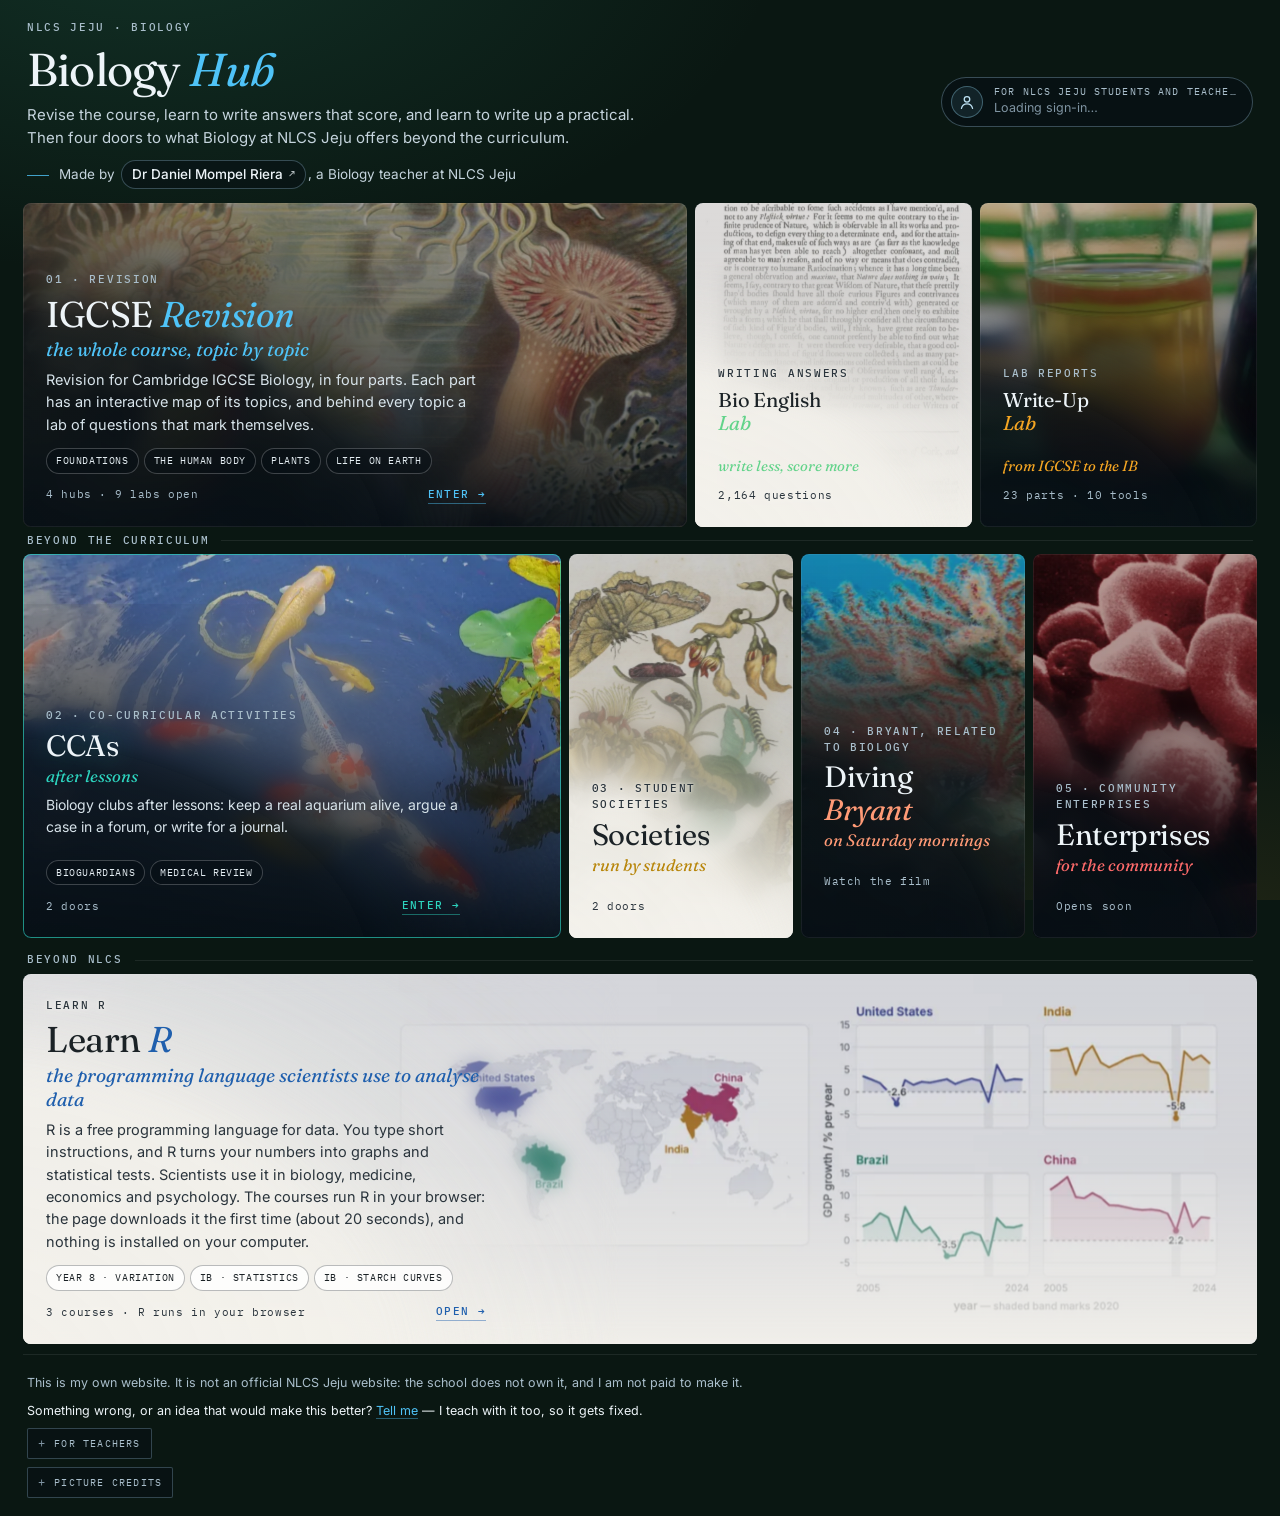
==== commit cc1ef959: "Front door: the Membrane Lab and the Gas Exchange Lab, their stations and the labs script's rows" ====
--- a/index.html
+++ b/index.html
@@ -20,7 +20,7 @@
 <link rel="preconnect" href="https://fonts.googleapis.com">
 <link rel="preconnect" href="https://fonts.gstatic.com" crossorigin>
 <link rel="stylesheet" href="https://fonts.googleapis.com/css2?family=Fraunces:ital,opsz,wght@0,9..144,300..600;1,9..144,300..600&family=IBM+Plex+Mono:wght@400;500&family=Inter:wght@400;500&display=swap">
-<link rel="stylesheet" href="css/hub.css?v=1795221928">
+<link rel="stylesheet" href="css/hub.css?v=1795282084">
 </head>
 <body>
 
@@ -231,9 +231,11 @@
        <a href="https://nlcsbiology.com/plants-hub/">Plants Hub</a> ·
        <a href="https://nlcsbiology.com/classification-lab/">Classification Lab</a> ·
        <a href="https://nlcsbiology.com/cells-lab/">Cells Lab</a> ·
+       <a href="https://nlcsbiology.com/membrane-lab/">Membrane Lab</a> ·
        <a href="https://nlcsbiology.com/digestion-lab/">Digestion Lab</a> ·
        <a href="https://nlcsbiology.com/circulation-lab/">Circulation Lab</a> ·
        <a href="https://nlcsbiology.com/immunity-lab/">Immunity Lab</a> ·
+       <a href="https://nlcsbiology.com/gas-exchange-lab/">Gas Exchange Lab</a> ·
        <a href="https://nlcsbiology.com/inheritance-lab/">Inheritance Lab</a> ·
        <a href="https://nlcsbiology.com/plants-lab/">Plants Lab</a> ·
        <a href="https://nlcsbiology.com/protein-enzyme-sim/">Protein &amp; Enzyme Sim</a> ·
@@ -254,12 +256,12 @@
      leaves the rest of the hub exactly as it is — js/hub.js checks before it asks. -->
 <script src="https://accounts.google.com/gsi/client?hl=en-GB" async defer></script>
 
-<script src="js/data/labs.js?v=1795221928"></script>
-<script src="js/data/syllabus-years.js?v=1795221928"></script>
-<script src="js/progress.js?v=1795221928"></script>
-<script src="js/signin.js?v=1795221928"></script>
-<script src="js/shelves.js?v=1795221928"></script>
-<script src="js/local.js?v=1795221928"></script>
-<script src="js/hub.js?v=1795221928"></script>
+<script src="js/data/labs.js?v=1795282084"></script>
+<script src="js/data/syllabus-years.js?v=1795282084"></script>
+<script src="js/progress.js?v=1795282084"></script>
+<script src="js/signin.js?v=1795282084"></script>
+<script src="js/shelves.js?v=1795282084"></script>
+<script src="js/local.js?v=1795282084"></script>
+<script src="js/hub.js?v=1795282084"></script>
 </body>
 </html>
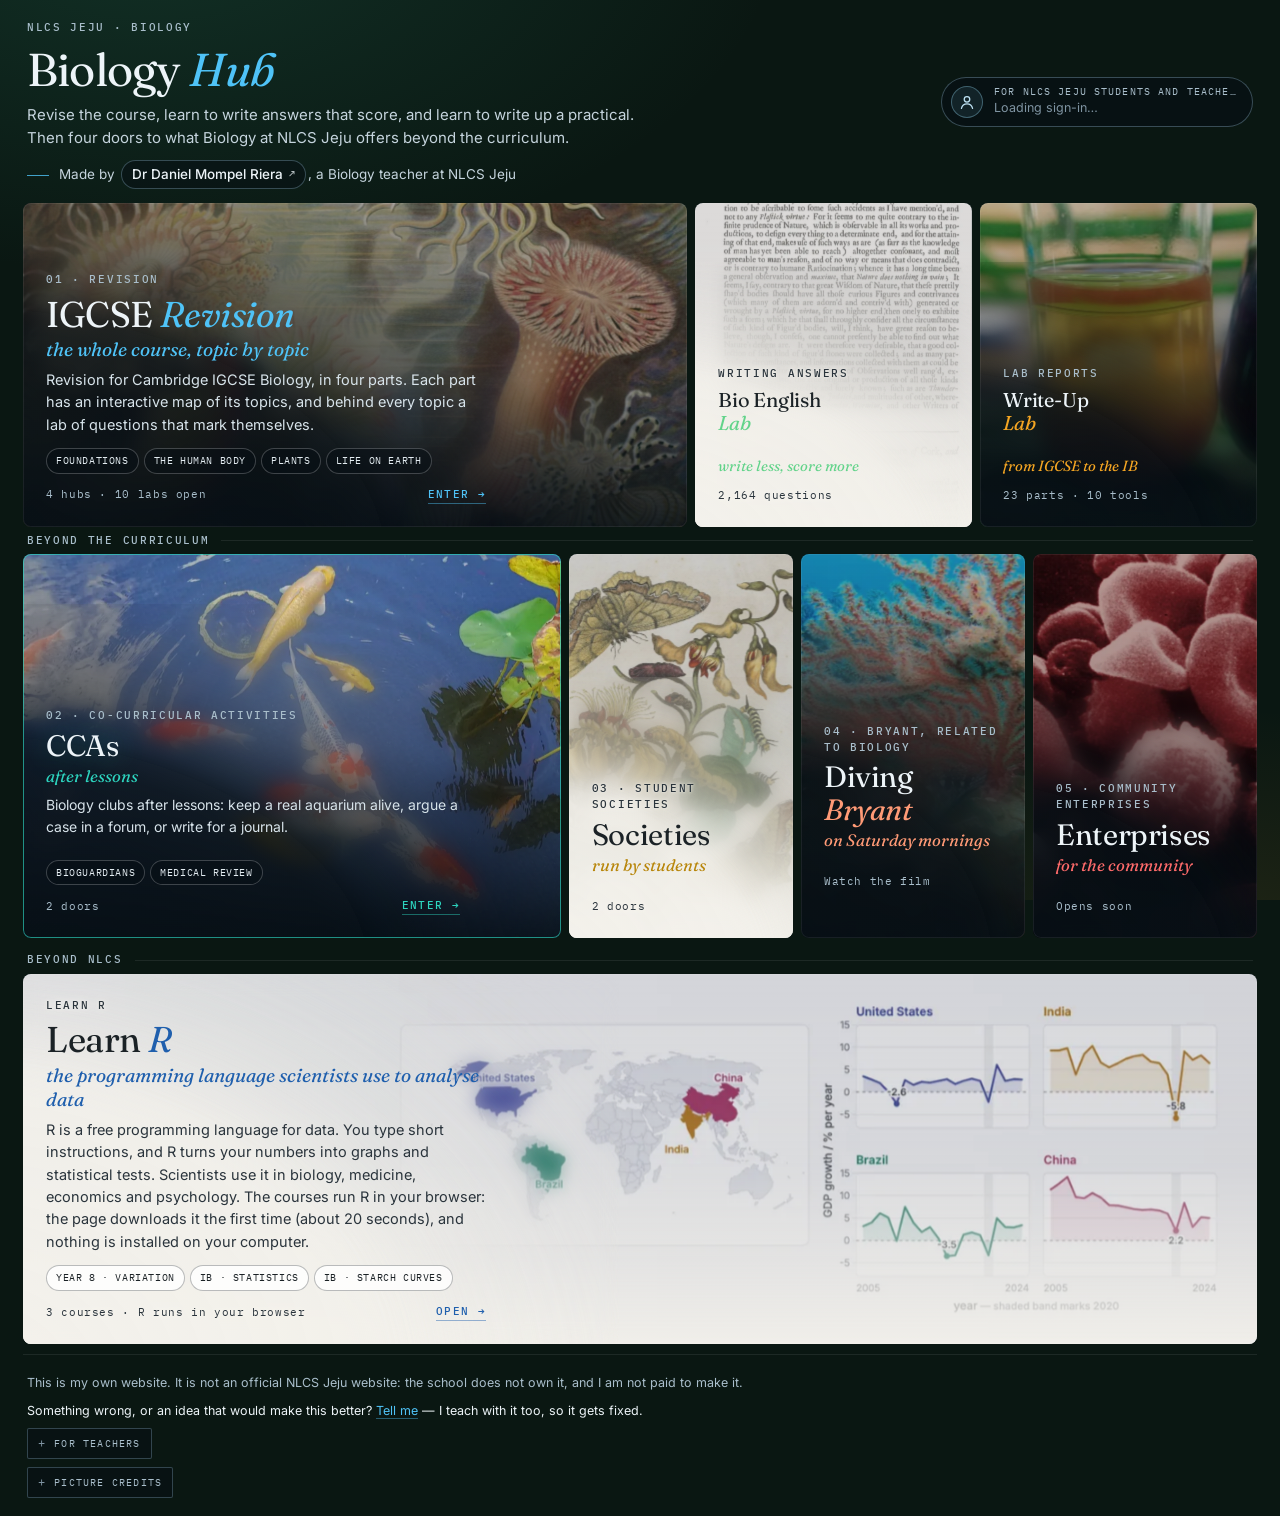
==== commit 1ea7bf14: "Front door: the Molecules Lab" ====
--- a/index.html
+++ b/index.html
@@ -20,7 +20,7 @@
 <link rel="preconnect" href="https://fonts.googleapis.com">
 <link rel="preconnect" href="https://fonts.gstatic.com" crossorigin>
 <link rel="stylesheet" href="https://fonts.googleapis.com/css2?family=Fraunces:ital,opsz,wght@0,9..144,300..600;1,9..144,300..600&family=IBM+Plex+Mono:wght@400;500&family=Inter:wght@400;500&display=swap">
-<link rel="stylesheet" href="css/hub.css?v=1795282084">
+<link rel="stylesheet" href="css/hub.css?v=1795369950">
 </head>
 <body>
 
@@ -232,6 +232,7 @@
        <a href="https://nlcsbiology.com/classification-lab/">Classification Lab</a> ·
        <a href="https://nlcsbiology.com/cells-lab/">Cells Lab</a> ·
        <a href="https://nlcsbiology.com/membrane-lab/">Membrane Lab</a> ·
+       <a href="https://nlcsbiology.com/molecules-lab/">Molecules Lab</a> ·
        <a href="https://nlcsbiology.com/digestion-lab/">Digestion Lab</a> ·
        <a href="https://nlcsbiology.com/circulation-lab/">Circulation Lab</a> ·
        <a href="https://nlcsbiology.com/immunity-lab/">Immunity Lab</a> ·
@@ -256,12 +257,12 @@
      leaves the rest of the hub exactly as it is — js/hub.js checks before it asks. -->
 <script src="https://accounts.google.com/gsi/client?hl=en-GB" async defer></script>
 
-<script src="js/data/labs.js?v=1795282084"></script>
-<script src="js/data/syllabus-years.js?v=1795282084"></script>
-<script src="js/progress.js?v=1795282084"></script>
-<script src="js/signin.js?v=1795282084"></script>
-<script src="js/shelves.js?v=1795282084"></script>
-<script src="js/local.js?v=1795282084"></script>
-<script src="js/hub.js?v=1795282084"></script>
+<script src="js/data/labs.js?v=1795369950"></script>
+<script src="js/data/syllabus-years.js?v=1795369950"></script>
+<script src="js/progress.js?v=1795369950"></script>
+<script src="js/signin.js?v=1795369950"></script>
+<script src="js/shelves.js?v=1795369950"></script>
+<script src="js/local.js?v=1795369950"></script>
+<script src="js/hub.js?v=1795369950"></script>
 </body>
 </html>
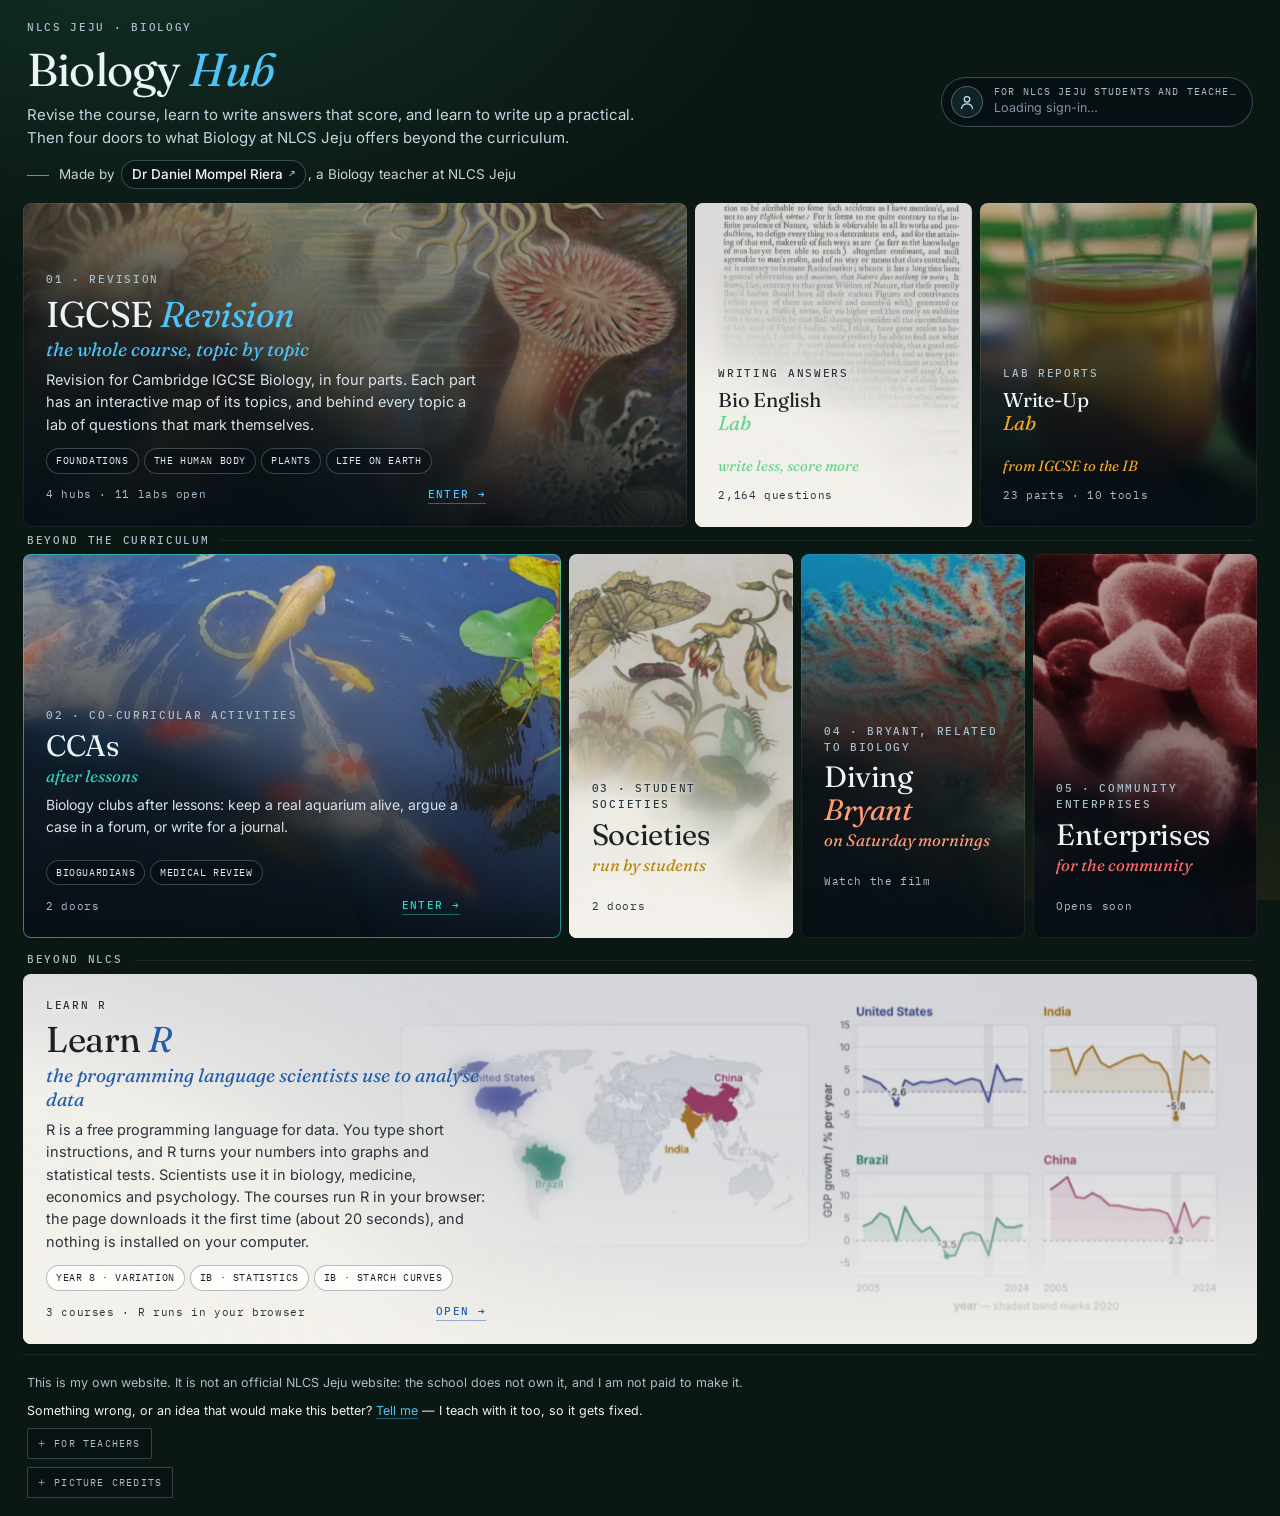
==== commit 5d392034: "Front door: the Respiration Lab" ====
--- a/index.html
+++ b/index.html
@@ -20,7 +20,7 @@
 <link rel="preconnect" href="https://fonts.googleapis.com">
 <link rel="preconnect" href="https://fonts.gstatic.com" crossorigin>
 <link rel="stylesheet" href="https://fonts.googleapis.com/css2?family=Fraunces:ital,opsz,wght@0,9..144,300..600;1,9..144,300..600&family=IBM+Plex+Mono:wght@400;500&family=Inter:wght@400;500&display=swap">
-<link rel="stylesheet" href="css/hub.css?v=1795369950">
+<link rel="stylesheet" href="css/hub.css?v=1795371649">
 </head>
 <body>
 
@@ -237,6 +237,7 @@
        <a href="https://nlcsbiology.com/circulation-lab/">Circulation Lab</a> ·
        <a href="https://nlcsbiology.com/immunity-lab/">Immunity Lab</a> ·
        <a href="https://nlcsbiology.com/gas-exchange-lab/">Gas Exchange Lab</a> ·
+       <a href="https://nlcsbiology.com/respiration-lab/">Respiration Lab</a> ·
        <a href="https://nlcsbiology.com/inheritance-lab/">Inheritance Lab</a> ·
        <a href="https://nlcsbiology.com/plants-lab/">Plants Lab</a> ·
        <a href="https://nlcsbiology.com/protein-enzyme-sim/">Protein &amp; Enzyme Sim</a> ·
@@ -257,12 +258,12 @@
      leaves the rest of the hub exactly as it is — js/hub.js checks before it asks. -->
 <script src="https://accounts.google.com/gsi/client?hl=en-GB" async defer></script>
 
-<script src="js/data/labs.js?v=1795369950"></script>
-<script src="js/data/syllabus-years.js?v=1795369950"></script>
-<script src="js/progress.js?v=1795369950"></script>
-<script src="js/signin.js?v=1795369950"></script>
-<script src="js/shelves.js?v=1795369950"></script>
-<script src="js/local.js?v=1795369950"></script>
-<script src="js/hub.js?v=1795369950"></script>
+<script src="js/data/labs.js?v=1795371649"></script>
+<script src="js/data/syllabus-years.js?v=1795371649"></script>
+<script src="js/progress.js?v=1795371649"></script>
+<script src="js/signin.js?v=1795371649"></script>
+<script src="js/shelves.js?v=1795371649"></script>
+<script src="js/local.js?v=1795371649"></script>
+<script src="js/hub.js?v=1795371649"></script>
 </body>
 </html>
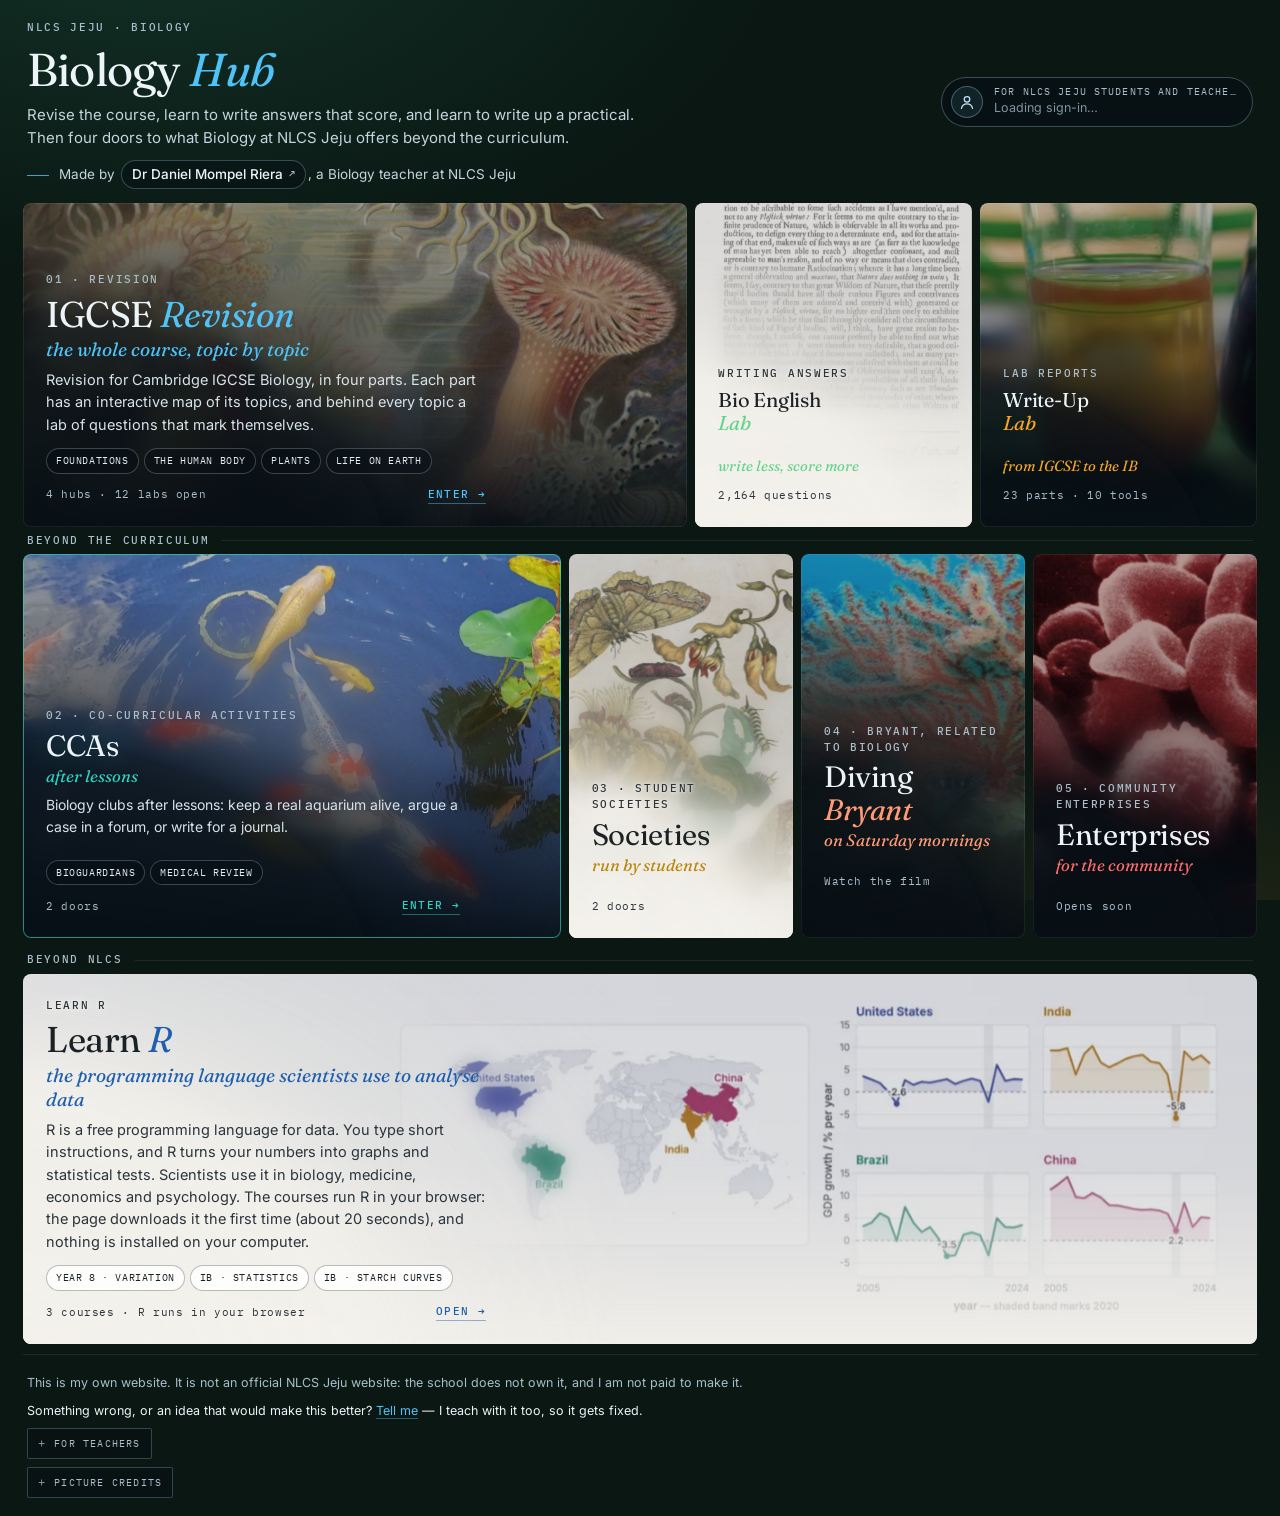
==== commit fd77e38b: "The Enzymes Lab: on the Foundations shelf (4 labs open), in the plain list, and in the labs script's" ====
--- a/index.html
+++ b/index.html
@@ -20,7 +20,7 @@
 <link rel="preconnect" href="https://fonts.googleapis.com">
 <link rel="preconnect" href="https://fonts.gstatic.com" crossorigin>
 <link rel="stylesheet" href="https://fonts.googleapis.com/css2?family=Fraunces:ital,opsz,wght@0,9..144,300..600;1,9..144,300..600&family=IBM+Plex+Mono:wght@400;500&family=Inter:wght@400;500&display=swap">
-<link rel="stylesheet" href="css/hub.css?v=1795371649">
+<link rel="stylesheet" href="css/hub.css?v=1795850669">
 </head>
 <body>
 
@@ -233,6 +233,7 @@
        <a href="https://nlcsbiology.com/cells-lab/">Cells Lab</a> ·
        <a href="https://nlcsbiology.com/membrane-lab/">Membrane Lab</a> ·
        <a href="https://nlcsbiology.com/molecules-lab/">Molecules Lab</a> ·
+       <a href="https://nlcsbiology.com/enzymes-lab/">Enzymes Lab</a> ·
        <a href="https://nlcsbiology.com/digestion-lab/">Digestion Lab</a> ·
        <a href="https://nlcsbiology.com/circulation-lab/">Circulation Lab</a> ·
        <a href="https://nlcsbiology.com/immunity-lab/">Immunity Lab</a> ·
@@ -258,12 +259,12 @@
      leaves the rest of the hub exactly as it is — js/hub.js checks before it asks. -->
 <script src="https://accounts.google.com/gsi/client?hl=en-GB" async defer></script>
 
-<script src="js/data/labs.js?v=1795371649"></script>
-<script src="js/data/syllabus-years.js?v=1795371649"></script>
-<script src="js/progress.js?v=1795371649"></script>
-<script src="js/signin.js?v=1795371649"></script>
-<script src="js/shelves.js?v=1795371649"></script>
-<script src="js/local.js?v=1795371649"></script>
-<script src="js/hub.js?v=1795371649"></script>
+<script src="js/data/labs.js?v=1795850669"></script>
+<script src="js/data/syllabus-years.js?v=1795850669"></script>
+<script src="js/progress.js?v=1795850669"></script>
+<script src="js/signin.js?v=1795850669"></script>
+<script src="js/shelves.js?v=1795850669"></script>
+<script src="js/local.js?v=1795850669"></script>
+<script src="js/hub.js?v=1795850669"></script>
 </body>
 </html>
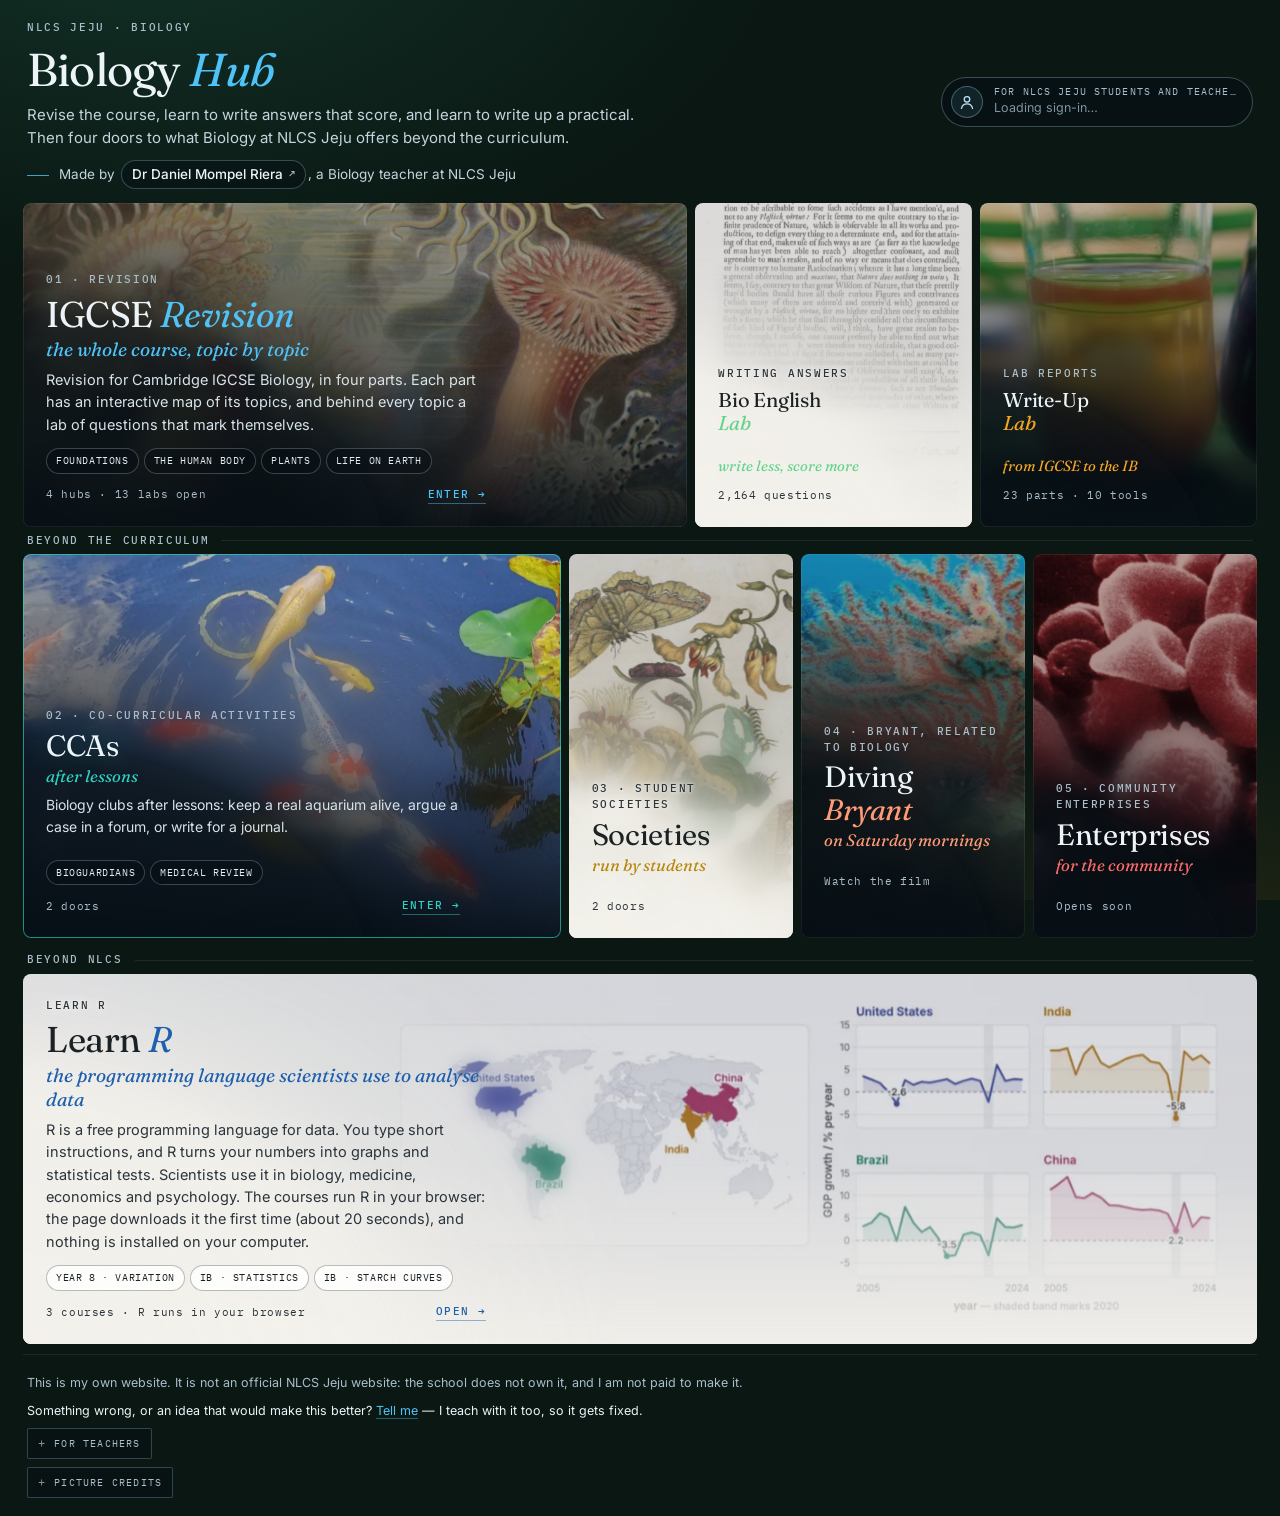
==== commit 165f9f20: "The Variation Lab (Topic 18): on the Life on Earth shelf, in the labs script (90 questions) and the " ====
--- a/index.html
+++ b/index.html
@@ -20,7 +20,7 @@
 <link rel="preconnect" href="https://fonts.googleapis.com">
 <link rel="preconnect" href="https://fonts.gstatic.com" crossorigin>
 <link rel="stylesheet" href="https://fonts.googleapis.com/css2?family=Fraunces:ital,opsz,wght@0,9..144,300..600;1,9..144,300..600&family=IBM+Plex+Mono:wght@400;500&family=Inter:wght@400;500&display=swap">
-<link rel="stylesheet" href="css/hub.css?v=1795850669">
+<link rel="stylesheet" href="css/hub.css?v=1795867353">
 </head>
 <body>
 
@@ -240,6 +240,7 @@
        <a href="https://nlcsbiology.com/gas-exchange-lab/">Gas Exchange Lab</a> ·
        <a href="https://nlcsbiology.com/respiration-lab/">Respiration Lab</a> ·
        <a href="https://nlcsbiology.com/inheritance-lab/">Inheritance Lab</a> ·
+       <a href="https://nlcsbiology.com/variation-lab/">Variation Lab</a> ·
        <a href="https://nlcsbiology.com/plants-lab/">Plants Lab</a> ·
        <a href="https://nlcsbiology.com/protein-enzyme-sim/">Protein &amp; Enzyme Sim</a> ·
        <a href="https://nlcsbiology.com/B11-starch-calibration-curve-pract/">IB Biology practical: starch calibration curve (B1.1)</a> ·
@@ -259,12 +260,12 @@
      leaves the rest of the hub exactly as it is — js/hub.js checks before it asks. -->
 <script src="https://accounts.google.com/gsi/client?hl=en-GB" async defer></script>
 
-<script src="js/data/labs.js?v=1795850669"></script>
-<script src="js/data/syllabus-years.js?v=1795850669"></script>
-<script src="js/progress.js?v=1795850669"></script>
-<script src="js/signin.js?v=1795850669"></script>
-<script src="js/shelves.js?v=1795850669"></script>
-<script src="js/local.js?v=1795850669"></script>
-<script src="js/hub.js?v=1795850669"></script>
+<script src="js/data/labs.js?v=1795867353"></script>
+<script src="js/data/syllabus-years.js?v=1795867353"></script>
+<script src="js/progress.js?v=1795867353"></script>
+<script src="js/signin.js?v=1795867353"></script>
+<script src="js/shelves.js?v=1795867353"></script>
+<script src="js/local.js?v=1795867353"></script>
+<script src="js/hub.js?v=1795867353"></script>
 </body>
 </html>
